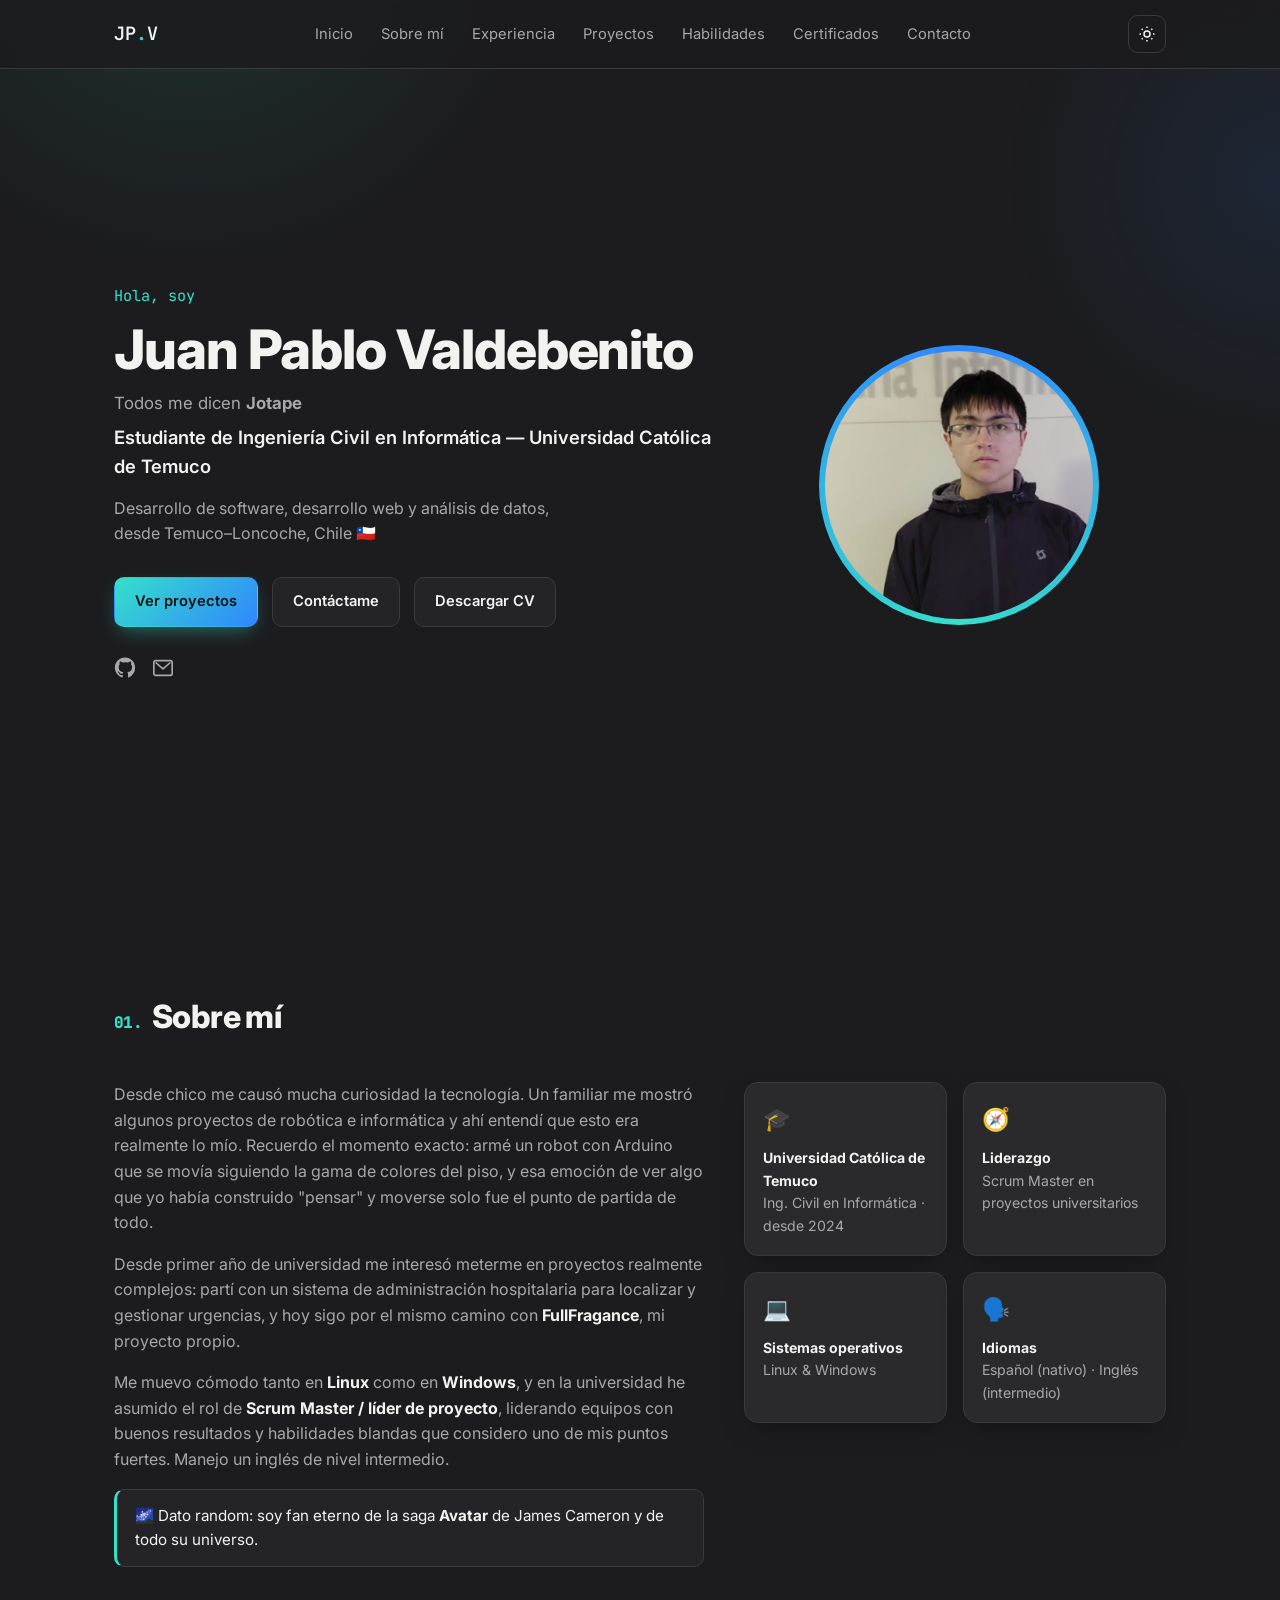
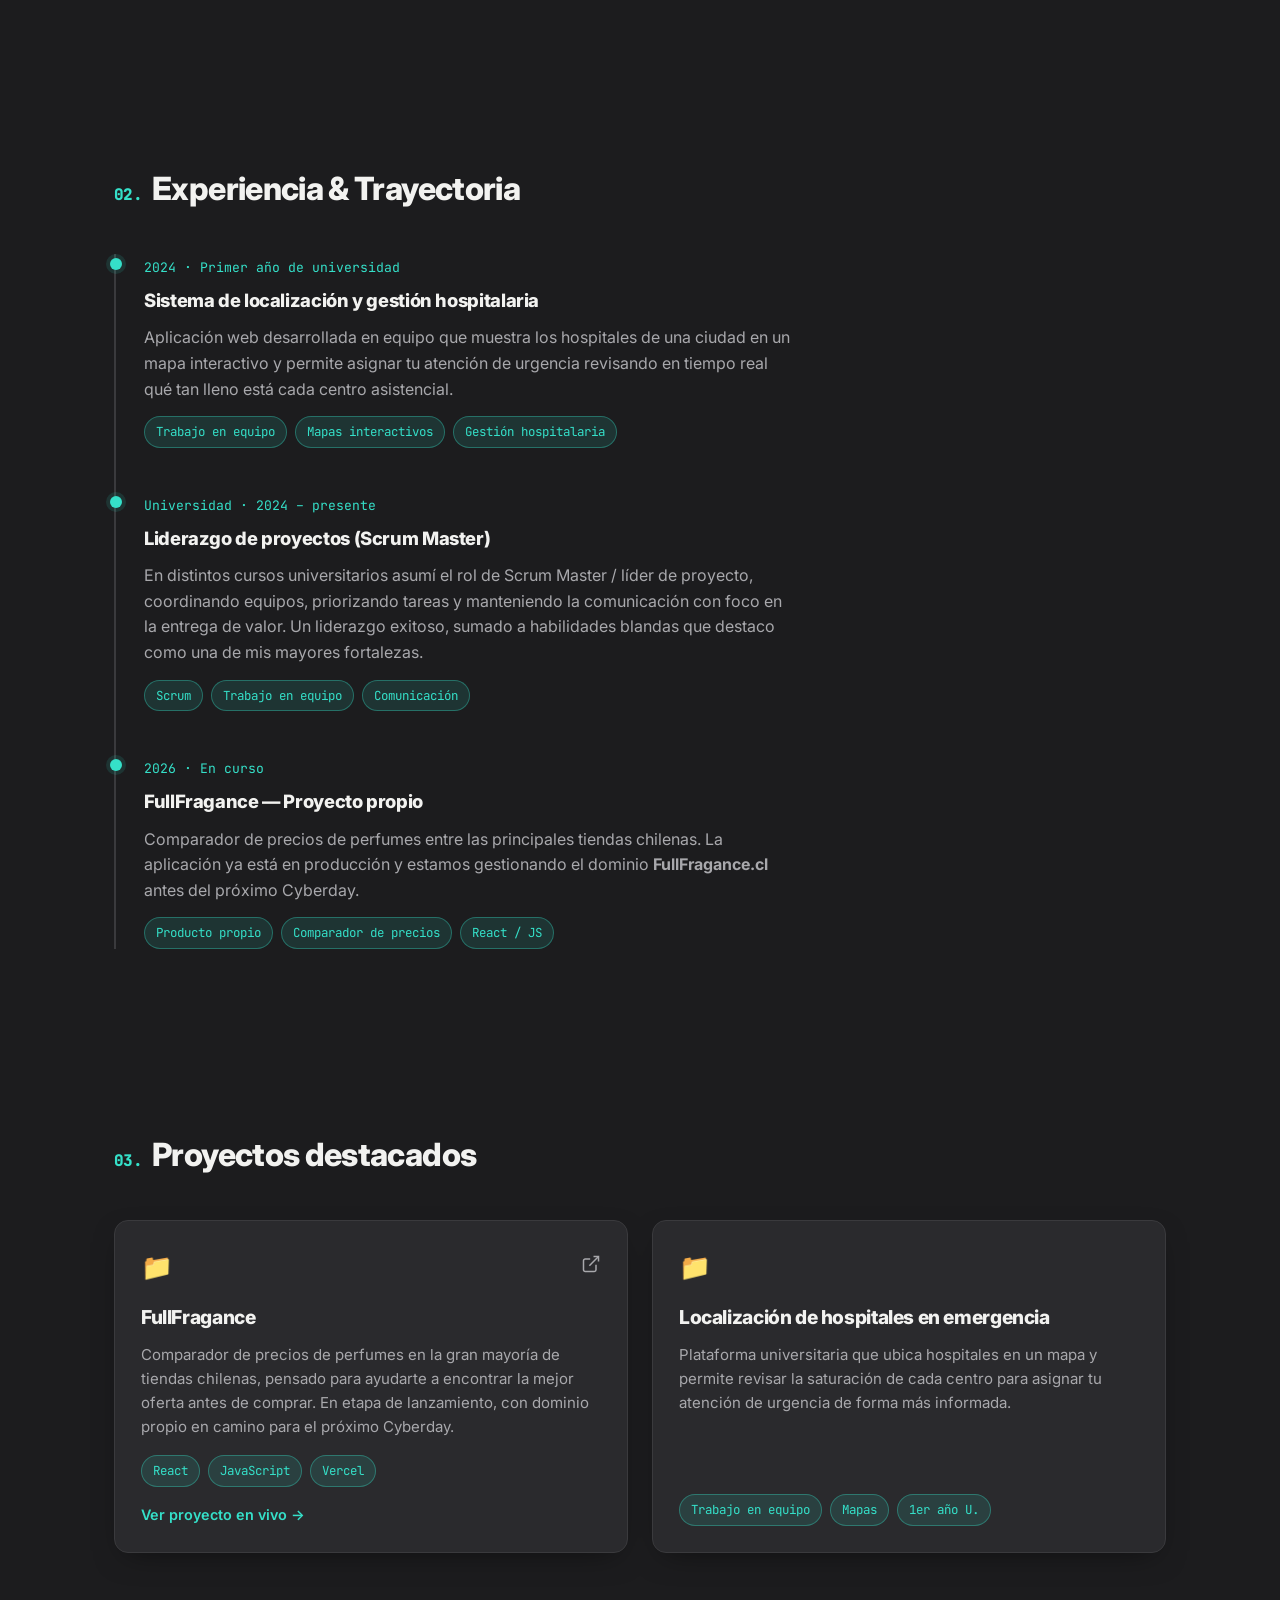
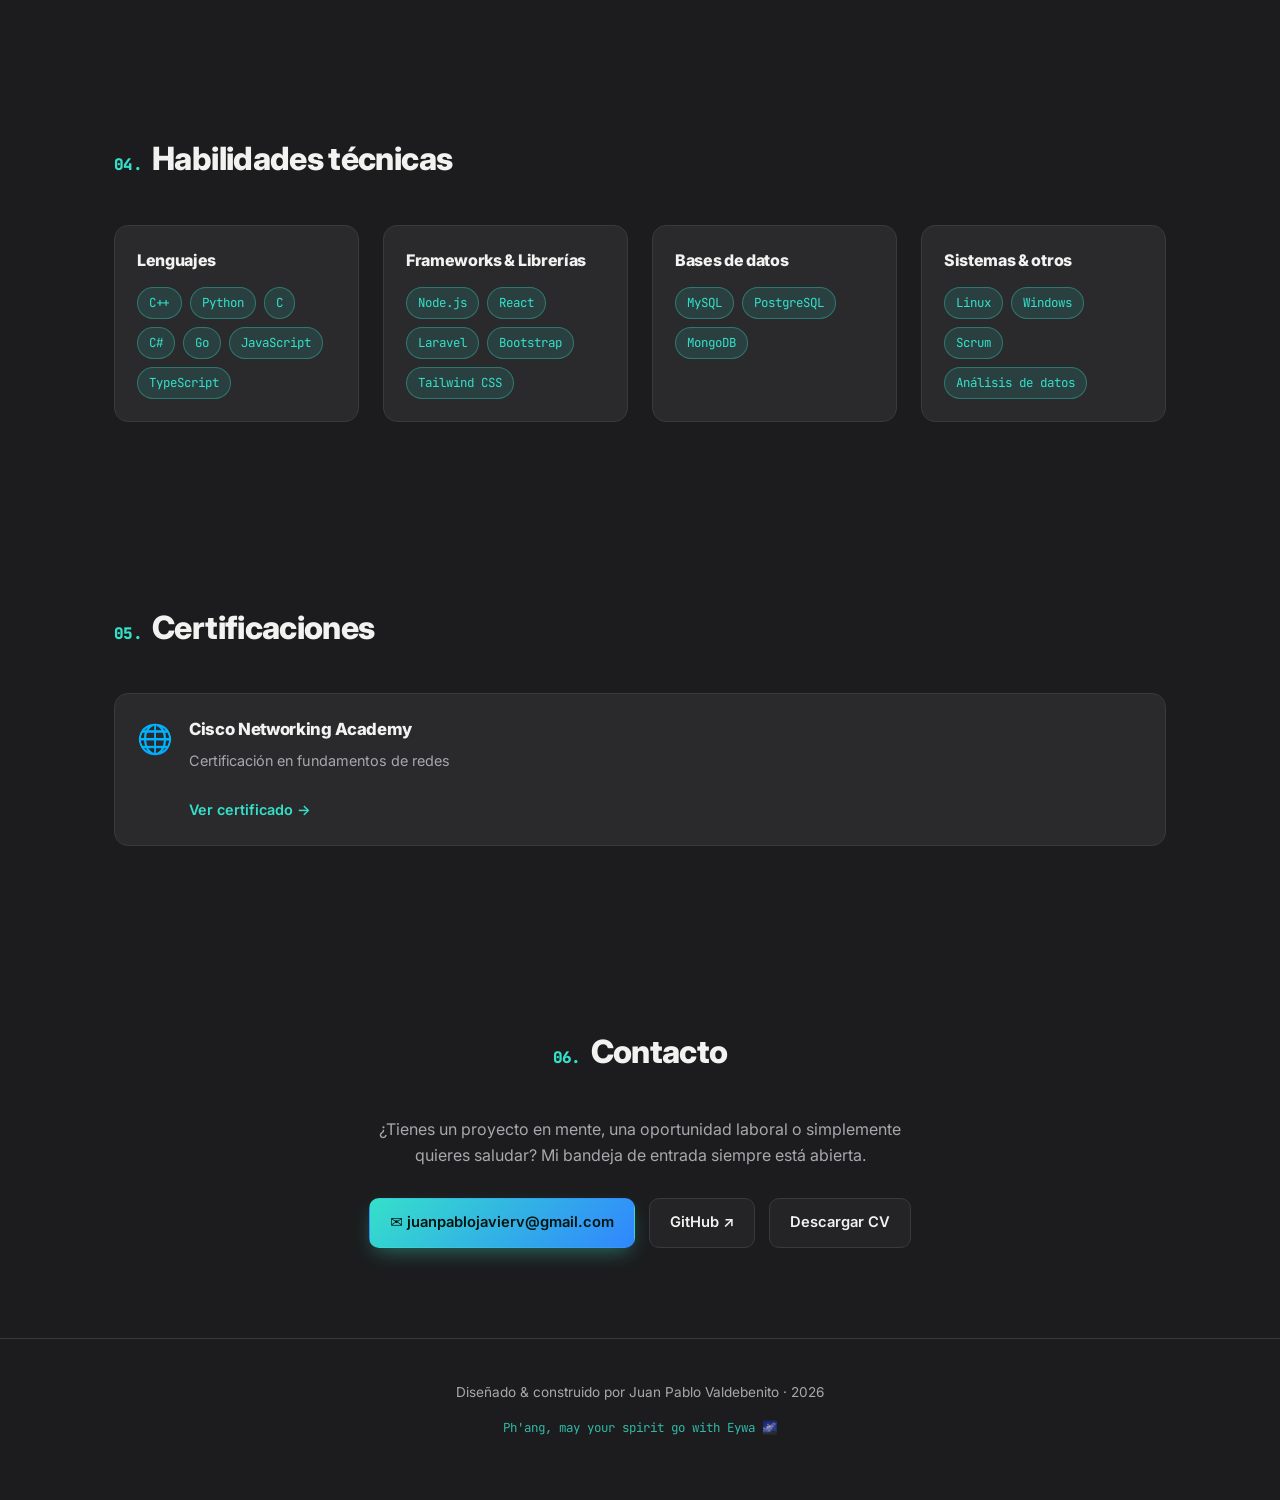
==== index.html @ d1b655ab "Initial commit: portfolio site Co-Authored-By: Claude Sonnet 5 <noreply@anthropic.com>" ====
<!DOCTYPE html>
<html lang="es">
<head>
  <meta charset="UTF-8">
  <meta name="viewport" content="width=device-width, initial-scale=1.0">
  <title>Juan Pablo Valdebenito | Desarrollador de Software</title>
  <meta name="description" content="Portafolio de Juan Pablo Valdebenito, estudiante de Ingeniería Civil en Informática. Desarrollo de software, desarrollo web y análisis de datos.">
  <link rel="icon" type="image/svg+xml" href="assets/favicon.svg">
  <link rel="preconnect" href="https://fonts.googleapis.com">
  <link rel="preconnect" href="https://fonts.gstatic.com" crossorigin>
  <link href="https://fonts.googleapis.com/css2?family=Inter:wght@400;500;600;700;800&family=JetBrains+Mono:wght@400;500;600&display=swap" rel="stylesheet">
  <link rel="stylesheet" href="css/style.css">
</head>
<body>
  <div class="bg-glow" aria-hidden="true"></div>

  <header class="nav-wrap">
    <nav class="nav container">
      <a href="#inicio" class="logo">JP<span>.</span>V</a>
      <button class="nav-toggle" id="navToggle" aria-label="Abrir menú" aria-expanded="false">
        <span></span><span></span><span></span>
      </button>
      <ul class="nav-links" id="navLinks">
        <li><a href="#inicio">Inicio</a></li>
        <li><a href="#sobre-mi">Sobre mí</a></li>
        <li><a href="#experiencia">Experiencia</a></li>
        <li><a href="#proyectos">Proyectos</a></li>
        <li><a href="#habilidades">Habilidades</a></li>
        <li><a href="#certificaciones">Certificados</a></li>
        <li><a href="#contacto">Contacto</a></li>
      </ul>
      <div class="nav-actions">
        <button id="themeToggle" class="icon-btn" aria-label="Cambiar tema">
          <svg class="icon-sun" viewBox="0 0 24 24" fill="none" stroke="currentColor" stroke-width="2"><circle cx="12" cy="12" r="4"/><path d="M12 2v2M12 20v2M4.9 4.9l1.4 1.4M17.7 17.7l1.4 1.4M2 12h2M20 12h2M4.9 19.1l1.4-1.4M17.7 6.3l1.4-1.4"/></svg>
          <svg class="icon-moon" viewBox="0 0 24 24" fill="none" stroke="currentColor" stroke-width="2"><path d="M21 12.8A9 9 0 1 1 11.2 3a7 7 0 0 0 9.8 9.8Z"/></svg>
        </button>
      </div>
    </nav>
  </header>

  <main>
    <!-- HERO -->
    <section id="inicio" class="hero container">
      <div class="hero-text reveal">
        <p class="eyebrow">Hola, soy</p>
        <h1>Juan Pablo Valdebenito</h1>
        <p class="hero-alias">Todos me dicen <strong>Jotape</strong></p>
        <p class="hero-role">Estudiante de Ingeniería Civil en Informática — Universidad Católica de Temuco</p>
        <p class="hero-desc">
          Desarrollo de software, desarrollo web y análisis de datos, desde
          Temuco–Loncoche, Chile 🇨🇱
        </p>
        <div class="hero-cta">
          <a href="#proyectos" class="btn btn-primary">Ver proyectos</a>
          <a href="#contacto" class="btn btn-ghost">Contáctame</a>
          <a href="assets/CV_Juan_Pablo_Valdebenito.pdf" class="btn btn-ghost" download>Descargar CV</a>
        </div>
        <div class="hero-socials">
          <a href="https://github.com/Juan-Valdebenito" target="_blank" rel="noopener" aria-label="GitHub">
            <svg viewBox="0 0 24 24" width="22" height="22" fill="currentColor"><path d="M12 .5C5.73.5.98 5.24.98 11.52c0 5.02 3.26 9.28 7.78 10.78.57.1.78-.25.78-.55v-2.13c-3.16.69-3.83-1.35-3.83-1.35-.52-1.32-1.27-1.67-1.27-1.67-1.03-.71.08-.7.08-.7 1.15.08 1.75 1.18 1.75 1.18 1.01 1.74 2.66 1.24 3.31.95.1-.74.4-1.24.72-1.53-2.52-.29-5.17-1.26-5.17-5.6 0-1.24.44-2.25 1.17-3.04-.12-.29-.51-1.45.11-3.02 0 0 .96-.31 3.14 1.16a10.9 10.9 0 0 1 5.72 0c2.18-1.47 3.14-1.16 3.14-1.16.62 1.57.23 2.73.11 3.02.73.79 1.17 1.8 1.17 3.04 0 4.35-2.66 5.31-5.19 5.59.41.35.77 1.04.77 2.1v3.11c0 .3.21.66.79.55A11.53 11.53 0 0 0 23.02 11.5C23.02 5.24 18.27.5 12 .5Z"/></svg>
          </a>
          <a href="mailto:juanpablojavierv@gmail.com" aria-label="Correo">
            <svg viewBox="0 0 24 24" width="22" height="22" fill="none" stroke="currentColor" stroke-width="1.8"><rect x="2" y="4" width="20" height="16" rx="2"/><path d="m4 6 8 7 8-7"/></svg>
          </a>
        </div>
      </div>
      <div class="hero-avatar reveal">
        <div class="avatar-ring">
          <img src="assets/profile.jpg" alt="Foto de Juan Pablo Valdebenito" id="profileImg">
        </div>
      </div>
    </section>

    <!-- SOBRE MI -->
    <section id="sobre-mi" class="section container">
      <h2 class="section-title reveal"><span class="num">01.</span> Sobre mí</h2>
      <div class="about-grid">
        <div class="about-text reveal">
          <p>
            Desde chico me causó mucha curiosidad la tecnología. Un familiar me mostró algunos proyectos de
            robótica e informática y ahí entendí que esto era realmente lo mío. Recuerdo el momento exacto:
            armé un robot con Arduino que se movía siguiendo la gama de colores del piso, y esa emoción de
            ver algo que yo había construido "pensar" y moverse solo fue el punto de partida de todo.
          </p>
          <p>
            Desde primer año de universidad me interesó meterme en proyectos realmente complejos: partí con un
            sistema de administración hospitalaria para localizar y gestionar urgencias, y hoy sigo por el
            mismo camino con <strong>FullFragance</strong>, mi proyecto propio.
          </p>
          <p>
            Me muevo cómodo tanto en <strong>Linux</strong> como en <strong>Windows</strong>, y en la
            universidad he asumido el rol de <strong>Scrum Master / líder de proyecto</strong>, liderando
            equipos con buenos resultados y habilidades blandas que considero uno de mis puntos fuertes.
            Manejo un inglés de nivel intermedio.
          </p>
          <p class="fun-fact">
            🌌 Dato random: soy fan eterno de la saga <strong>Avatar</strong> de James Cameron y de todo su universo.
          </p>
        </div>
        <div class="about-cards reveal">
          <div class="mini-card">
            <span class="mini-card-icon">🎓</span>
            <p><strong>Universidad Católica de Temuco</strong><br>Ing. Civil en Informática · desde 2024</p>
          </div>
          <div class="mini-card">
            <span class="mini-card-icon">🧭</span>
            <p><strong>Liderazgo</strong><br>Scrum Master en proyectos universitarios</p>
          </div>
          <div class="mini-card">
            <span class="mini-card-icon">💻</span>
            <p><strong>Sistemas operativos</strong><br>Linux &amp; Windows</p>
          </div>
          <div class="mini-card">
            <span class="mini-card-icon">🗣️</span>
            <p><strong>Idiomas</strong><br>Español (nativo) · Inglés (intermedio)</p>
          </div>
        </div>
      </div>
    </section>

    <!-- EXPERIENCIA -->
    <section id="experiencia" class="section container">
      <h2 class="section-title reveal"><span class="num">02.</span> Experiencia &amp; Trayectoria</h2>
      <div class="timeline">
        <div class="timeline-item reveal">
          <div class="timeline-dot"></div>
          <div class="timeline-content">
            <span class="timeline-date">2024 · Primer año de universidad</span>
            <h3>Sistema de localización y gestión hospitalaria</h3>
            <p>
              Aplicación web desarrollada en equipo que muestra los hospitales de una ciudad en un mapa
              interactivo y permite asignar tu atención de urgencia revisando en tiempo real qué tan lleno
              está cada centro asistencial.
            </p>
            <div class="tag-row">
              <span class="tag">Trabajo en equipo</span>
              <span class="tag">Mapas interactivos</span>
              <span class="tag">Gestión hospitalaria</span>
            </div>
          </div>
        </div>
        <div class="timeline-item reveal">
          <div class="timeline-dot"></div>
          <div class="timeline-content">
            <span class="timeline-date">Universidad · 2024 – presente</span>
            <h3>Liderazgo de proyectos (Scrum Master)</h3>
            <p>
              En distintos cursos universitarios asumí el rol de Scrum Master / líder de proyecto,
              coordinando equipos, priorizando tareas y manteniendo la comunicación con foco en la entrega
              de valor. Un liderazgo exitoso, sumado a habilidades blandas que destaco como una de mis
              mayores fortalezas.
            </p>
            <div class="tag-row">
              <span class="tag">Scrum</span>
              <span class="tag">Trabajo en equipo</span>
              <span class="tag">Comunicación</span>
            </div>
          </div>
        </div>
        <div class="timeline-item reveal">
          <div class="timeline-dot"></div>
          <div class="timeline-content">
            <span class="timeline-date">2026 · En curso</span>
            <h3>FullFragance — Proyecto propio</h3>
            <p>
              Comparador de precios de perfumes entre las principales tiendas chilenas. La aplicación ya
              está en producción y estamos gestionando el dominio <strong>FullFragance.cl</strong> antes del
              próximo Cyberday.
            </p>
            <div class="tag-row">
              <span class="tag">Producto propio</span>
              <span class="tag">Comparador de precios</span>
              <span class="tag">React / JS</span>
            </div>
          </div>
        </div>
      </div>
    </section>

    <!-- PROYECTOS -->
    <section id="proyectos" class="section container">
      <h2 class="section-title reveal"><span class="num">03.</span> Proyectos destacados</h2>
      <div class="projects-grid">
        <article class="project-card reveal">
          <div class="project-top">
            <span class="project-folder">📁</span>
            <div class="project-links">
              <a href="https://frontend-sepia-two-80.vercel.app/" target="_blank" rel="noopener" aria-label="Ver FullFragance en vivo">
                <svg viewBox="0 0 24 24" width="20" height="20" fill="none" stroke="currentColor" stroke-width="1.8"><path d="M18 13v6a2 2 0 0 1-2 2H5a2 2 0 0 1-2-2V8a2 2 0 0 1 2-2h6"/><path d="M15 3h6v6"/><path d="M10 14 21 3"/></svg>
              </a>
            </div>
          </div>
          <h3>FullFragance</h3>
          <p>
            Comparador de precios de perfumes en la gran mayoría de tiendas chilenas, pensado para ayudarte
            a encontrar la mejor oferta antes de comprar. En etapa de lanzamiento, con dominio propio
            en camino para el próximo Cyberday.
          </p>
          <div class="tag-row">
            <span class="tag">React</span>
            <span class="tag">JavaScript</span>
            <span class="tag">Vercel</span>
          </div>
          <a class="project-cta" href="https://frontend-sepia-two-80.vercel.app/" target="_blank" rel="noopener">Ver proyecto en vivo →</a>
        </article>

        <article class="project-card reveal">
          <div class="project-top">
            <span class="project-folder">📁</span>
          </div>
          <h3>Localización de hospitales en emergencia</h3>
          <p>
            Plataforma universitaria que ubica hospitales en un mapa y permite revisar la saturación de cada
            centro para asignar tu atención de urgencia de forma más informada.
          </p>
          <div class="tag-row">
            <span class="tag">Trabajo en equipo</span>
            <span class="tag">Mapas</span>
            <span class="tag">1er año U.</span>
          </div>
        </article>
      </div>
    </section>

    <!-- HABILIDADES -->
    <section id="habilidades" class="section container">
      <h2 class="section-title reveal"><span class="num">04.</span> Habilidades técnicas</h2>
      <div class="skills-grid">
        <div class="skill-group reveal">
          <h3>Lenguajes</h3>
          <div class="tag-row">
            <span class="tag">C++</span><span class="tag">Python</span><span class="tag">C</span>
            <span class="tag">C#</span><span class="tag">Go</span><span class="tag">JavaScript</span>
            <span class="tag">TypeScript</span>
          </div>
        </div>
        <div class="skill-group reveal">
          <h3>Frameworks &amp; Librerías</h3>
          <div class="tag-row">
            <span class="tag">Node.js</span><span class="tag">React</span><span class="tag">Laravel</span>
            <span class="tag">Bootstrap</span><span class="tag">Tailwind CSS</span>
          </div>
        </div>
        <div class="skill-group reveal">
          <h3>Bases de datos</h3>
          <div class="tag-row">
            <span class="tag">MySQL</span><span class="tag">PostgreSQL</span><span class="tag">MongoDB</span>
          </div>
        </div>
        <div class="skill-group reveal">
          <h3>Sistemas &amp; otros</h3>
          <div class="tag-row">
            <span class="tag">Linux</span><span class="tag">Windows</span><span class="tag">Scrum</span>
            <span class="tag">Análisis de datos</span>
          </div>
        </div>
      </div>
    </section>

    <!-- CERTIFICACIONES -->
    <section id="certificaciones" class="section container">
      <h2 class="section-title reveal"><span class="num">05.</span> Certificaciones</h2>
      <div class="cert-grid">
        <a class="cert-card reveal" href="https://www.netacad.com/certificates/?issuanceId=386a37bc-72be-4f10-8a12-0d78bb83bd5d" target="_blank" rel="noopener">
          <div class="cert-icon">🌐</div>
          <div>
            <h3>Cisco Networking Academy</h3>
            <p>Certificación en fundamentos de redes</p>
            <span class="project-cta">Ver certificado →</span>
          </div>
        </a>
      </div>
    </section>

    <!-- CONTACTO -->
    <section id="contacto" class="section container contact-section">
      <h2 class="section-title reveal"><span class="num">06.</span> Contacto</h2>
      <div class="contact-box reveal">
        <p>
          ¿Tienes un proyecto en mente, una oportunidad laboral o simplemente quieres saludar?
          Mi bandeja de entrada siempre está abierta.
        </p>
        <div class="contact-links">
          <a class="btn btn-primary" href="mailto:juanpablojavierv@gmail.com">✉️ juanpablojavierv@gmail.com</a>
          <a class="btn btn-ghost" href="https://github.com/Juan-Valdebenito" target="_blank" rel="noopener">GitHub ↗</a>
          <a class="btn btn-ghost" href="assets/CV_Juan_Pablo_Valdebenito.pdf" download>Descargar CV</a>
        </div>
      </div>
    </section>
  </main>

  <footer class="site-footer">
    <p>Diseñado &amp; construido por Juan Pablo Valdebenito · <span id="year"></span></p>
    <p class="footer-easter-egg">Ph'ang, may your spirit go with Eywa 🌌</p>
  </footer>

  <script src="js/main.js"></script>
</body>
</html>
---- css/style.css ----
:root {
  --bg: #1c1c1e;
  --bg-elevated: #242426;
  --bg-card: #2a2a2d;
  --border: #3a3a3d;
  --text: #f2f2f0;
  --text-muted: #a8a8ac;
  --accent: #35e0c9;
  --accent-2: #3086ff;
  --accent-soft: rgba(53, 224, 201, 0.12);
  --shadow: 0 10px 30px -12px rgba(0, 0, 0, 0.5);
  --radius: 14px;
  --max-width: 1100px;
  color-scheme: dark;
}

[data-theme="light"] {
  --bg: #f6f8fc;
  --bg-elevated: #ffffff;
  --bg-card: #ffffff;
  --border: #e1e7f2;
  --text: #10192e;
  --text-muted: #4c5a76;
  --accent: #0d9c8a;
  --accent-2: #2563eb;
  --accent-soft: rgba(13, 156, 138, 0.1);
  --shadow: 0 10px 30px -14px rgba(20, 30, 60, 0.18);
  color-scheme: light;
}

* { box-sizing: border-box; }
html { scroll-behavior: smooth; }

body {
  margin: 0;
  background: var(--bg);
  color: var(--text);
  font-family: 'Inter', system-ui, -apple-system, Segoe UI, sans-serif;
  line-height: 1.6;
  transition: background 0.3s ease, color 0.3s ease;
  overflow-x: hidden;
}

.container {
  max-width: var(--max-width);
  margin: 0 auto;
  padding: 0 24px;
}

.bg-glow {
  position: fixed;
  inset: 0;
  z-index: -1;
  background:
    radial-gradient(600px circle at 15% -10%, var(--accent-soft), transparent 60%),
    radial-gradient(500px circle at 100% 20%, rgba(48, 134, 255, 0.10), transparent 55%);
  pointer-events: none;
}

a { color: inherit; text-decoration: none; }

h1, h2, h3 { font-weight: 800; letter-spacing: -0.02em; margin: 0; }

::selection { background: var(--accent); color: #06110f; }

/* ---------- NAV ---------- */
.nav-wrap {
  position: sticky;
  top: 0;
  z-index: 100;
  backdrop-filter: blur(12px);
  background: color-mix(in srgb, var(--bg) 78%, transparent);
  border-bottom: 1px solid var(--border);
}

.nav {
  display: flex;
  align-items: center;
  justify-content: space-between;
  height: 68px;
}

.logo {
  font-family: 'JetBrains Mono', monospace;
  font-weight: 600;
  font-size: 1.15rem;
}
.logo span { color: var(--accent); }

.nav-links {
  display: flex;
  gap: 28px;
  list-style: none;
  margin: 0;
  padding: 0;
}

.nav-links a {
  font-size: 0.92rem;
  color: var(--text-muted);
  transition: color 0.2s ease;
  position: relative;
}
.nav-links a:hover { color: var(--text); }

.nav-actions { display: flex; align-items: center; gap: 8px; }

.icon-btn {
  background: none;
  border: 1px solid var(--border);
  border-radius: 10px;
  width: 38px;
  height: 38px;
  display: grid;
  place-items: center;
  cursor: pointer;
  color: var(--text);
}
.icon-btn svg { width: 18px; height: 18px; }
.icon-moon { display: none; }
[data-theme="light"] .icon-sun { display: none; }
[data-theme="light"] .icon-moon { display: block; }

.nav-toggle {
  display: none;
  flex-direction: column;
  gap: 5px;
  background: none;
  border: none;
  cursor: pointer;
  padding: 6px;
}
.nav-toggle span {
  width: 22px;
  height: 2px;
  background: var(--text);
  border-radius: 2px;
}

/* ---------- HERO ---------- */
.hero {
  display: grid;
  grid-template-columns: 1.3fr 0.9fr;
  align-items: center;
  gap: 40px;
  min-height: calc(100vh - 68px);
  padding-top: 40px;
  padding-bottom: 40px;
}

.hero-text, .hero-avatar { min-width: 0; }

.eyebrow {
  color: var(--accent);
  font-family: 'JetBrains Mono', monospace;
  font-size: 0.95rem;
  margin: 0 0 12px;
}

.hero-text h1 {
  font-size: clamp(2.2rem, 5vw, 3.4rem);
  line-height: 1.1;
  margin-bottom: 10px;
}

.hero-alias {
  color: var(--text-muted);
  font-size: 1.05rem;
  margin: 0 0 6px;
}

.hero-role {
  font-size: 1.15rem;
  font-weight: 600;
  margin: 0 0 14px;
}

.hero-desc {
  color: var(--text-muted);
  max-width: min(46ch, 100%);
  margin: 0 0 30px;
}

.hero-cta { display: flex; flex-wrap: wrap; gap: 14px; margin-bottom: 30px; }

.btn {
  display: inline-flex;
  align-items: center;
  gap: 8px;
  padding: 12px 20px;
  border-radius: 10px;
  font-weight: 600;
  font-size: 0.92rem;
  border: 1px solid transparent;
  transition: transform 0.15s ease, box-shadow 0.15s ease, background 0.2s ease;
  cursor: pointer;
}
.btn:hover { transform: translateY(-2px); }

.btn-primary {
  background: linear-gradient(135deg, var(--accent), var(--accent-2));
  color: #04150f;
  box-shadow: 0 8px 20px -6px rgba(53, 224, 201, 0.45);
}

.btn-ghost {
  background: var(--bg-elevated);
  border-color: var(--border);
  color: var(--text);
}
.btn-ghost:hover { border-color: var(--accent); }

.hero-socials { display: flex; gap: 16px; }
.hero-socials a {
  color: var(--text-muted);
  transition: color 0.2s ease, transform 0.2s ease;
}
.hero-socials a:hover { color: var(--accent); transform: translateY(-2px); }

.hero-avatar { display: flex; justify-content: center; }

.avatar-ring {
  width: min(280px, 60vw);
  aspect-ratio: 1;
  border-radius: 50%;
  padding: 6px;
  background: conic-gradient(from 180deg, var(--accent), var(--accent-2), var(--accent));
  animation: spin 8s linear infinite;
}
.avatar-ring img {
  width: 100%;
  height: 100%;
  border-radius: 50%;
  object-fit: cover;
  display: block;
  background: var(--bg-card);
  animation: spin-reverse 8s linear infinite;
}
@keyframes spin { to { transform: rotate(360deg); } }
@keyframes spin-reverse { to { transform: rotate(-360deg); } }

/* ---------- SECTIONS ---------- */
.section { padding: 90px 24px; }

.section-title {
  font-size: clamp(1.5rem, 3vw, 2rem);
  margin-bottom: 40px;
  display: flex;
  align-items: baseline;
  gap: 10px;
}
.section-title .num {
  color: var(--accent);
  font-family: 'JetBrains Mono', monospace;
  font-size: 1rem;
}

/* ---------- ABOUT ---------- */
.about-grid {
  display: grid;
  grid-template-columns: 1.4fr 1fr;
  gap: 40px;
}
.about-text, .about-cards { min-width: 0; }
.about-text p { color: var(--text-muted); margin: 0 0 16px; }
.about-text strong { color: var(--text); }

.fun-fact {
  margin-top: 24px;
  padding: 14px 18px;
  background: var(--bg-elevated);
  border: 1px solid var(--border);
  border-left: 3px solid var(--accent);
  border-radius: 10px;
  color: var(--text) !important;
  font-size: 0.95rem;
}

.about-cards {
  display: grid;
  grid-template-columns: 1fr 1fr;
  gap: 16px;
  align-content: start;
}
.mini-card {
  background: var(--bg-card);
  border: 1px solid var(--border);
  border-radius: var(--radius);
  padding: 18px;
  box-shadow: var(--shadow);
}
.mini-card-icon { font-size: 1.4rem; }
.mini-card p { margin: 10px 0 0; font-size: 0.88rem; color: var(--text-muted); }
.mini-card strong { color: var(--text); }

/* ---------- TIMELINE ---------- */
.timeline {
  position: relative;
  padding-left: 28px;
  border-left: 2px solid var(--border);
}
.timeline-item { position: relative; padding-bottom: 44px; }
.timeline-item:last-child { padding-bottom: 0; }
.timeline-dot {
  position: absolute;
  left: -34px;
  top: 4px;
  width: 12px;
  height: 12px;
  border-radius: 50%;
  background: var(--accent);
  box-shadow: 0 0 0 4px var(--accent-soft);
}
.timeline-date {
  font-family: 'JetBrains Mono', monospace;
  font-size: 0.82rem;
  color: var(--accent);
}
.timeline-content h3 { margin: 6px 0 10px; font-size: 1.15rem; }
.timeline-content p { color: var(--text-muted); margin: 0 0 14px; max-width: 65ch; }

.tag-row { display: flex; flex-wrap: wrap; gap: 8px; }
.tag {
  font-family: 'JetBrains Mono', monospace;
  font-size: 0.78rem;
  padding: 5px 11px;
  border-radius: 999px;
  background: var(--accent-soft);
  color: var(--accent);
  border: 1px solid color-mix(in srgb, var(--accent) 35%, transparent);
}

/* ---------- PROJECTS ---------- */
.projects-grid {
  display: grid;
  grid-template-columns: repeat(auto-fit, minmax(280px, 1fr));
  gap: 24px;
}
.project-card {
  background: var(--bg-card);
  border: 1px solid var(--border);
  border-radius: var(--radius);
  padding: 26px;
  box-shadow: var(--shadow);
  display: flex;
  flex-direction: column;
  transition: transform 0.2s ease, border-color 0.2s ease;
}
.project-card:hover { transform: translateY(-4px); border-color: var(--accent); }
.project-top {
  display: flex;
  justify-content: space-between;
  align-items: center;
  margin-bottom: 14px;
}
.project-folder { font-size: 1.6rem; }
.project-links a { color: var(--text-muted); }
.project-links a:hover { color: var(--accent); }
.project-card h3 { font-size: 1.2rem; margin-bottom: 10px; }
.project-card p { color: var(--text-muted); flex-grow: 1; margin: 0 0 16px; font-size: 0.94rem; }
.project-cta {
  margin-top: 16px;
  display: inline-block;
  color: var(--accent);
  font-weight: 600;
  font-size: 0.9rem;
}

/* ---------- SKILLS ---------- */
.skills-grid {
  display: grid;
  grid-template-columns: repeat(auto-fit, minmax(240px, 1fr));
  gap: 24px;
}
.skill-group {
  background: var(--bg-card);
  border: 1px solid var(--border);
  border-radius: var(--radius);
  padding: 22px;
}
.skill-group h3 { font-size: 1rem; margin-bottom: 14px; color: var(--text); }

/* ---------- CERTS ---------- */
.cert-grid { display: grid; grid-template-columns: repeat(auto-fit, minmax(280px, 1fr)); gap: 20px; }
.cert-card {
  display: flex;
  gap: 16px;
  align-items: flex-start;
  background: var(--bg-card);
  border: 1px solid var(--border);
  border-radius: var(--radius);
  padding: 22px;
  transition: transform 0.2s ease, border-color 0.2s ease;
}
.cert-card:hover { transform: translateY(-4px); border-color: var(--accent); }
.cert-icon { font-size: 1.8rem; }
.cert-card h3 { font-size: 1.05rem; margin-bottom: 6px; }
.cert-card p { color: var(--text-muted); margin: 0 0 10px; font-size: 0.9rem; }

/* ---------- CONTACT ---------- */
.contact-section { text-align: center; }
.contact-section .section-title { justify-content: center; }
.contact-box {
  max-width: 560px;
  margin: 0 auto;
}
.contact-box p { color: var(--text-muted); margin-bottom: 30px; }
.contact-links { display: flex; flex-wrap: wrap; justify-content: center; gap: 14px; }

/* ---------- FOOTER ---------- */
.site-footer {
  text-align: center;
  padding: 30px 24px 50px;
  color: var(--text-muted);
  font-size: 0.85rem;
  border-top: 1px solid var(--border);
}
.footer-easter-egg {
  margin-top: 6px;
  font-family: 'JetBrains Mono', monospace;
  font-size: 0.78rem;
  color: var(--accent);
  opacity: 0.8;
}

/* ---------- REVEAL ANIMATION ---------- */
.reveal {
  opacity: 0;
  transform: translateY(24px);
  transition: opacity 0.6s ease, transform 0.6s ease;
}
.reveal.is-visible {
  opacity: 1;
  transform: translateY(0);
}

/* ---------- RESPONSIVE ---------- */
@media (max-width: 860px) {
  .hero { grid-template-columns: 1fr; text-align: center; padding-top: 20px; }
  .hero-cta, .hero-socials { justify-content: center; }
  .hero-avatar { order: -1; }
  .about-grid { grid-template-columns: 1fr; }
  .about-cards { grid-template-columns: 1fr 1fr; }
}

@media (max-width: 700px) {
  .nav-links {
    position: fixed;
    top: 68px;
    left: 0;
    right: 0;
    background: var(--bg-elevated);
    border-bottom: 1px solid var(--border);
    flex-direction: column;
    padding: 20px 24px;
    gap: 18px;
    transform: translateY(-120%);
    transition: transform 0.25s ease;
  }
  .nav-links.open { transform: translateY(0); }
  .nav-toggle { display: flex; }
  .section { padding: 60px 20px; }
}
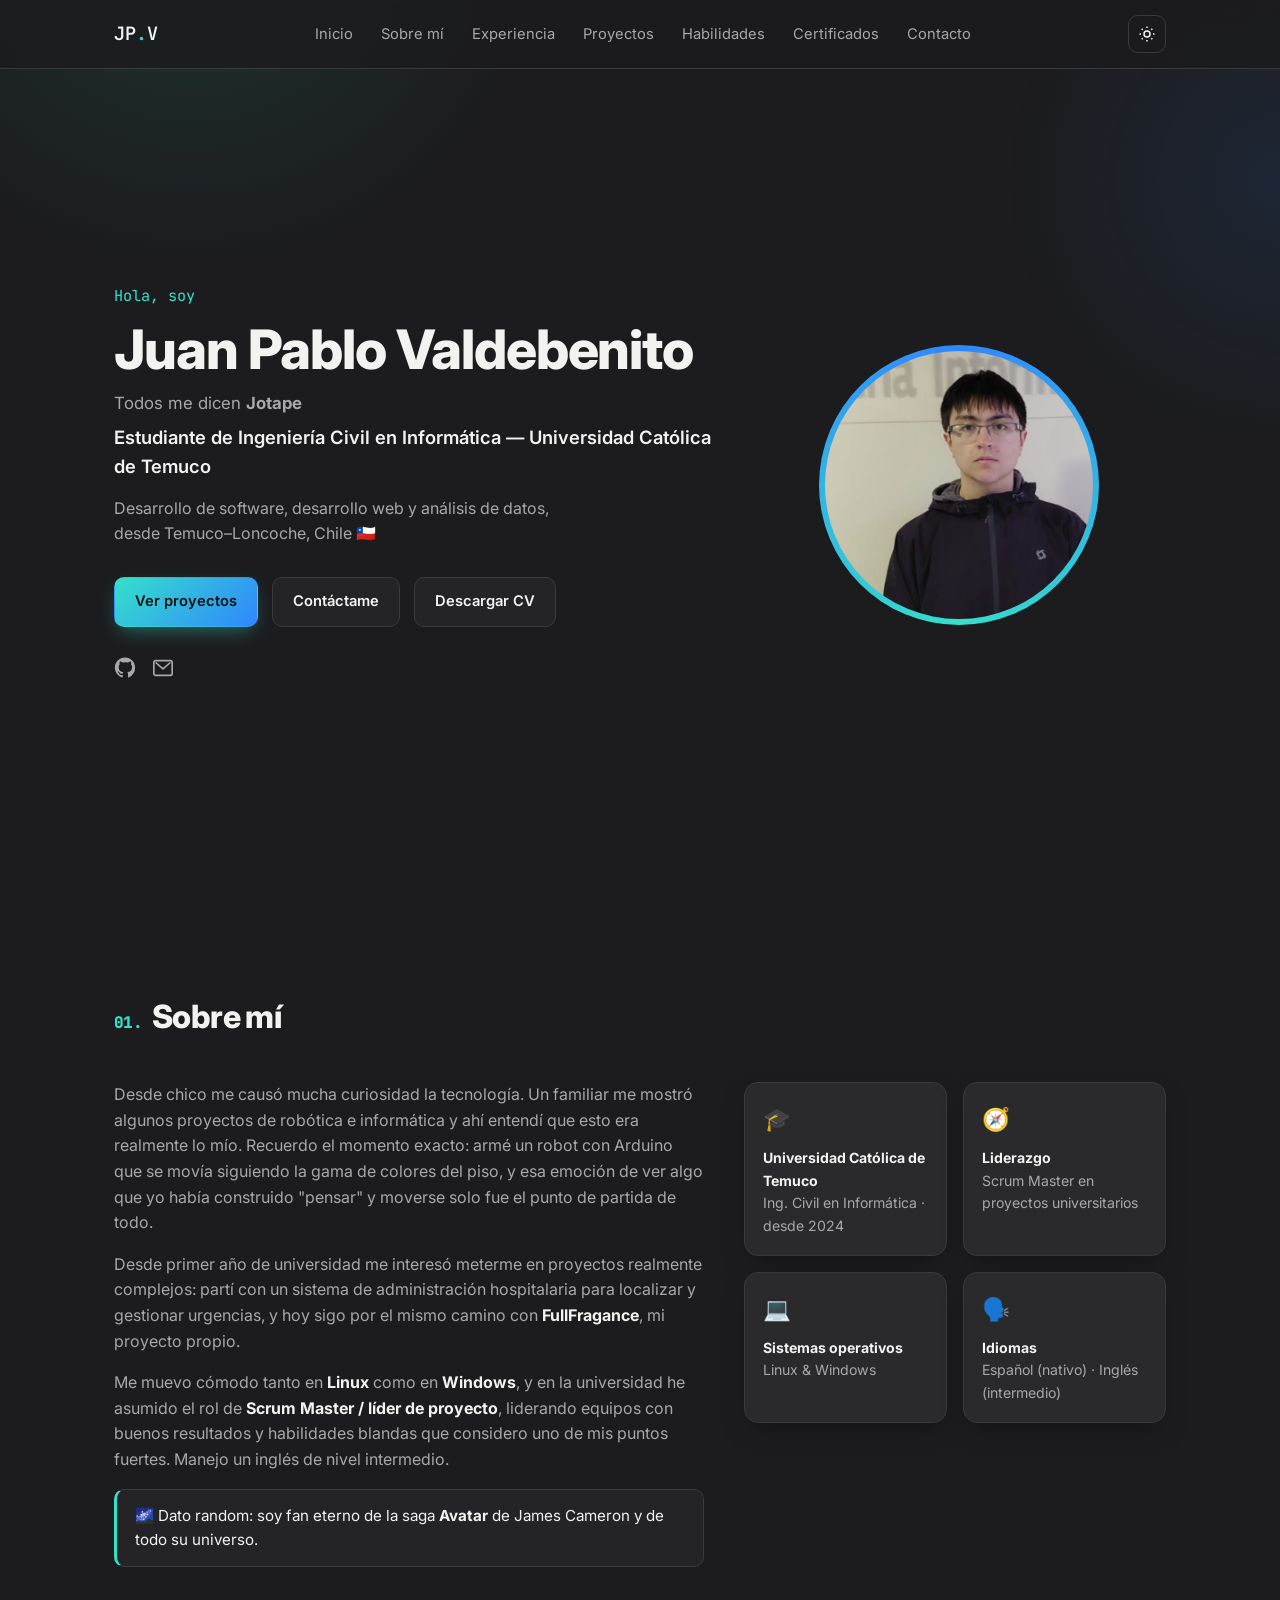
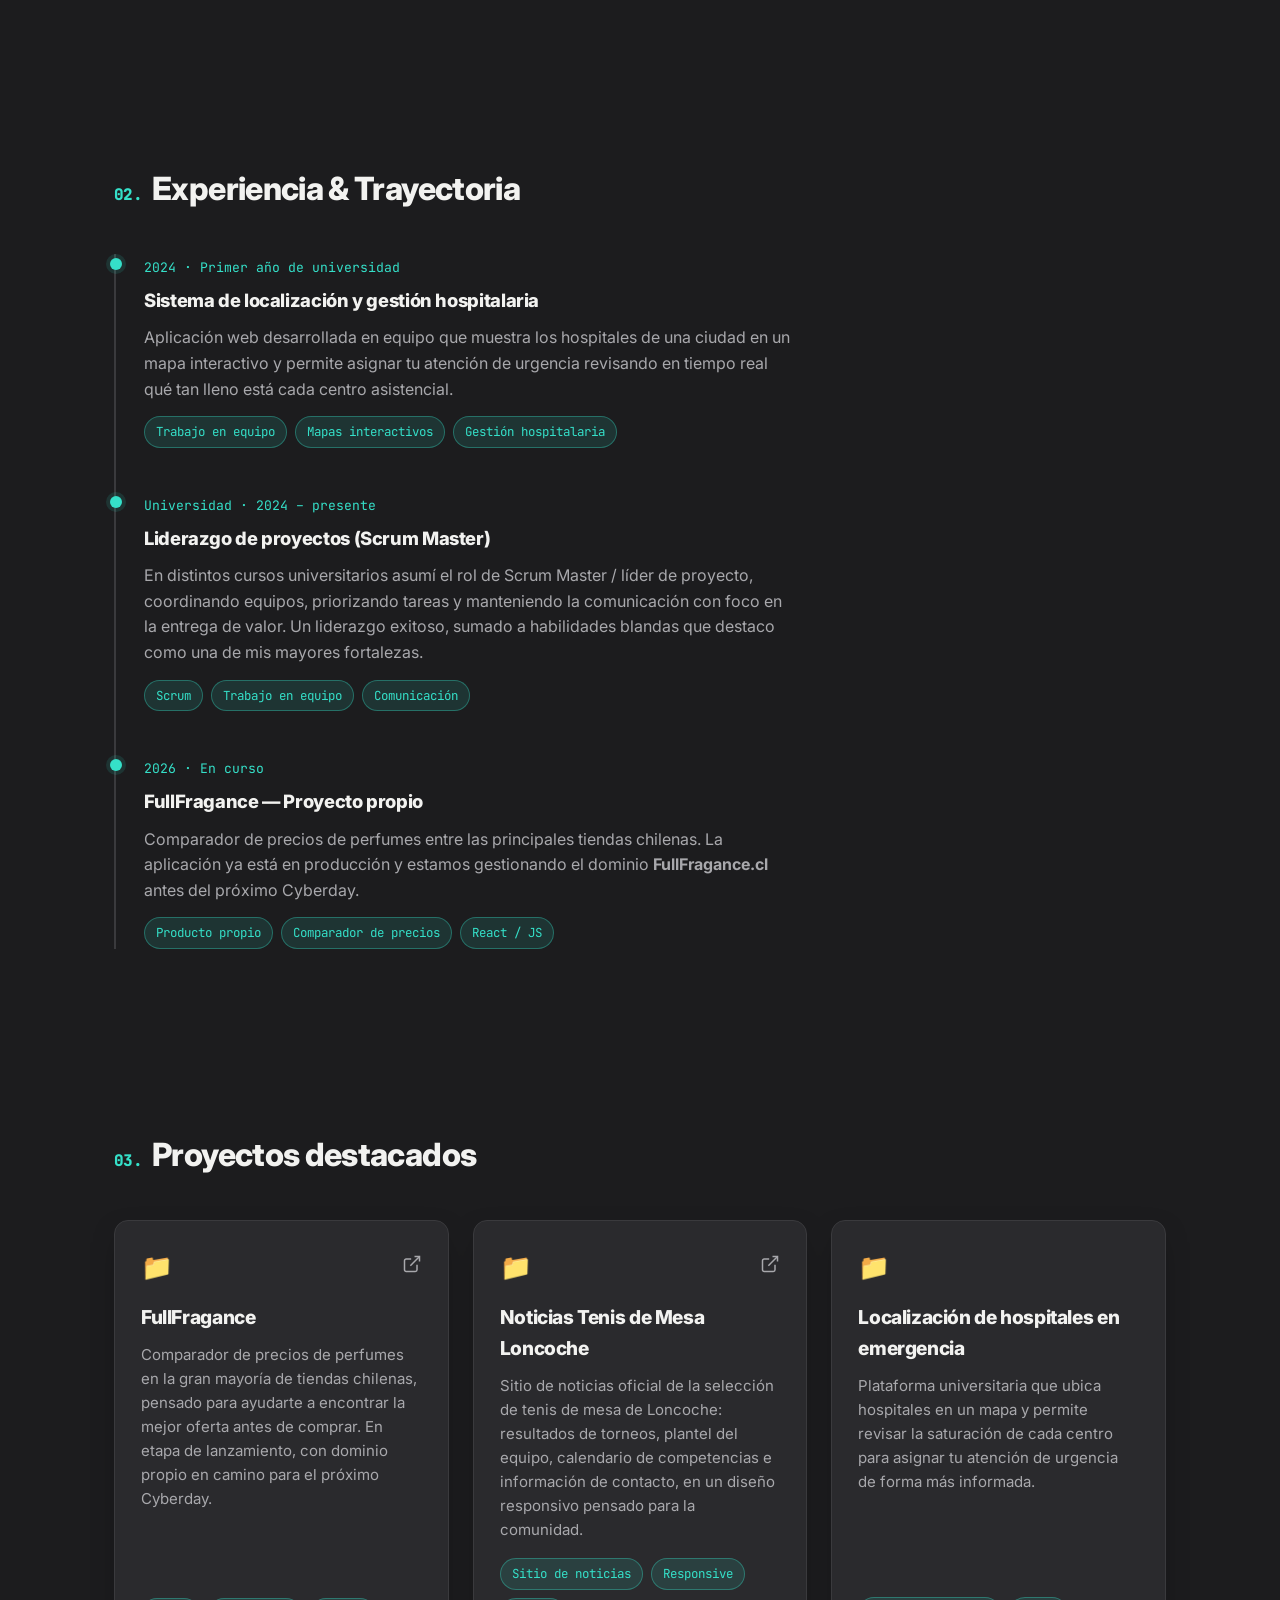
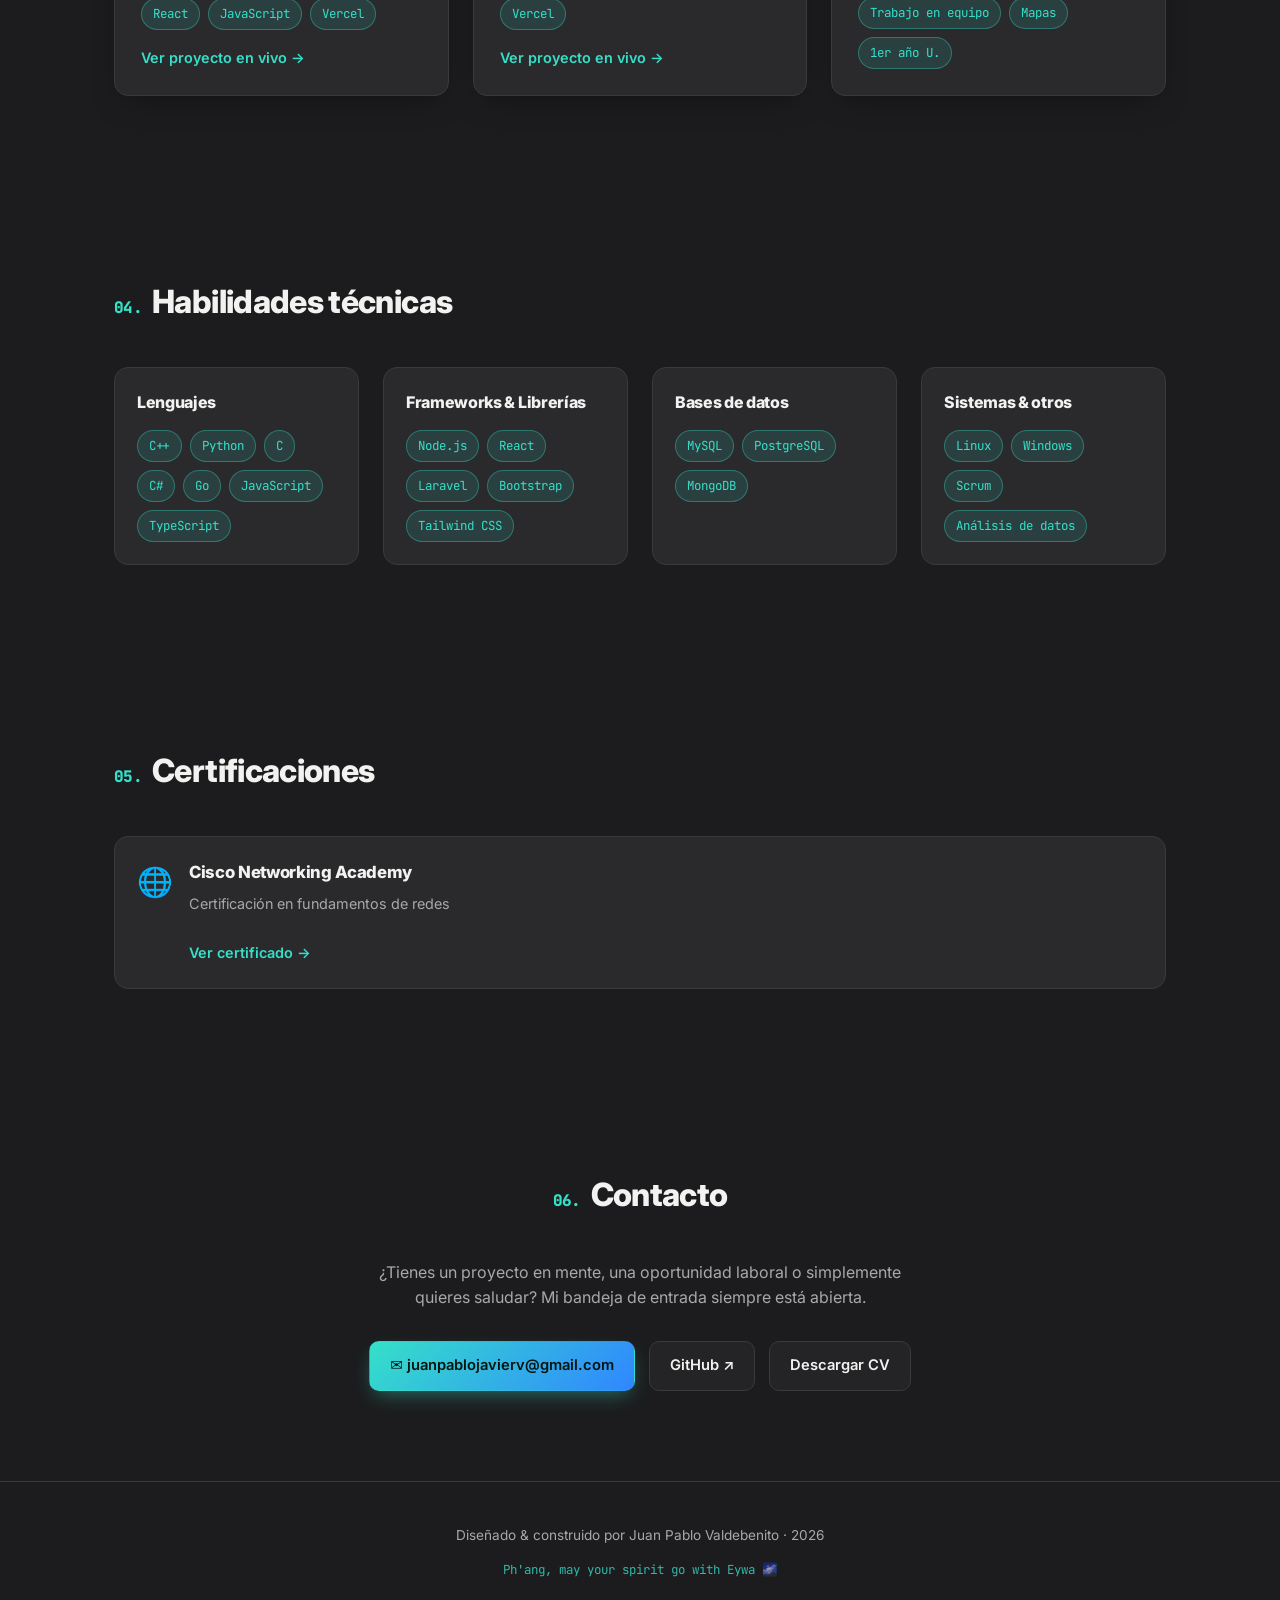
==== commit 506862c4: "nuevo proetycto" ====
--- a/index.html
+++ b/index.html
@@ -207,6 +207,29 @@
         <article class="project-card reveal">
           <div class="project-top">
             <span class="project-folder">📁</span>
+            <div class="project-links">
+              <a href="https://noticiastenisdemesaloncoche.vercel.app/" target="_blank" rel="noopener" aria-label="Ver Noticias Tenis de Mesa Loncoche en vivo">
+                <svg viewBox="0 0 24 24" width="20" height="20" fill="none" stroke="currentColor" stroke-width="1.8"><path d="M18 13v6a2 2 0 0 1-2 2H5a2 2 0 0 1-2-2V8a2 2 0 0 1 2-2h6"/><path d="M15 3h6v6"/><path d="M10 14 21 3"/></svg>
+              </a>
+            </div>
+          </div>
+          <h3>Noticias Tenis de Mesa Loncoche</h3>
+          <p>
+            Sitio de noticias oficial de la selección de tenis de mesa de Loncoche: resultados de torneos,
+            plantel del equipo, calendario de competencias e información de contacto, en un diseño
+            responsivo pensado para la comunidad.
+          </p>
+          <div class="tag-row">
+            <span class="tag">Sitio de noticias</span>
+            <span class="tag">Responsive</span>
+            <span class="tag">Vercel</span>
+          </div>
+          <a class="project-cta" href="https://noticiastenisdemesaloncoche.vercel.app/" target="_blank" rel="noopener">Ver proyecto en vivo →</a>
+        </article>
+
+        <article class="project-card reveal">
+          <div class="project-top">
+            <span class="project-folder">📁</span>
           </div>
           <h3>Localización de hospitales en emergencia</h3>
           <p>
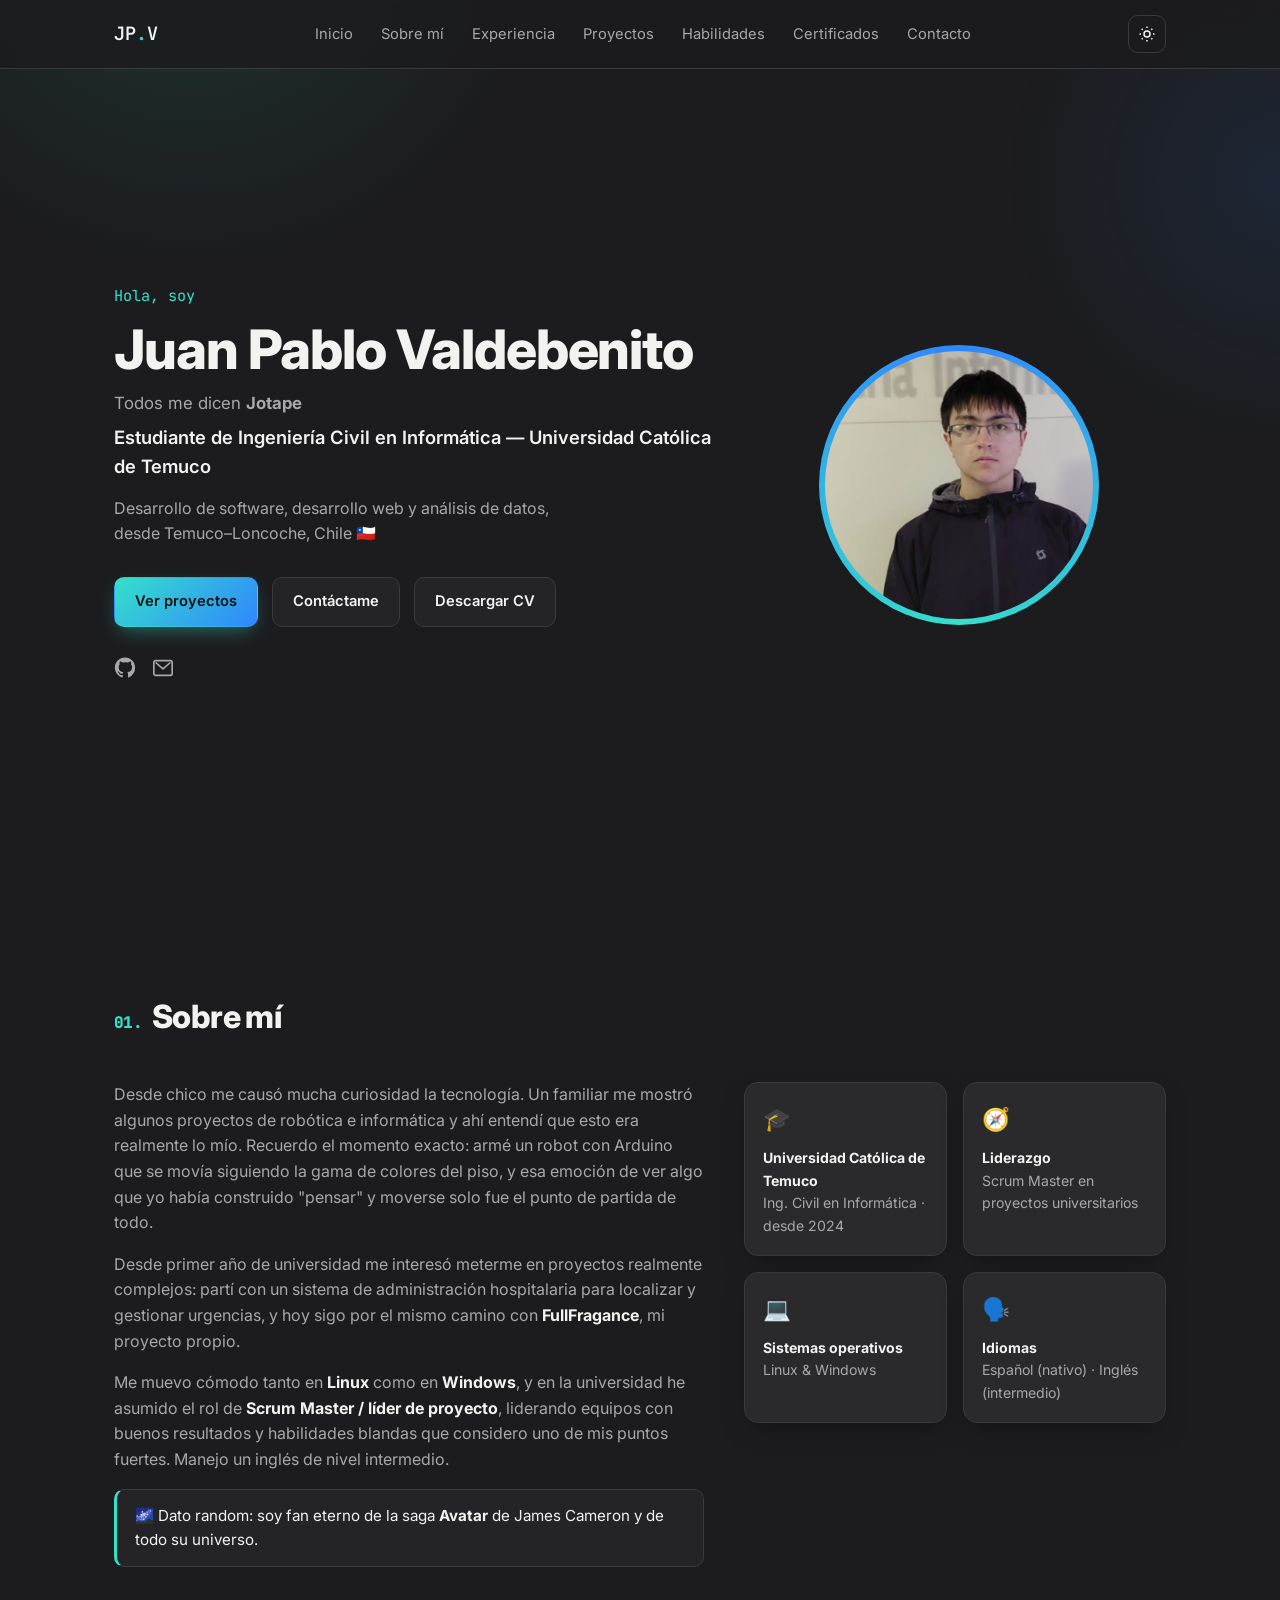
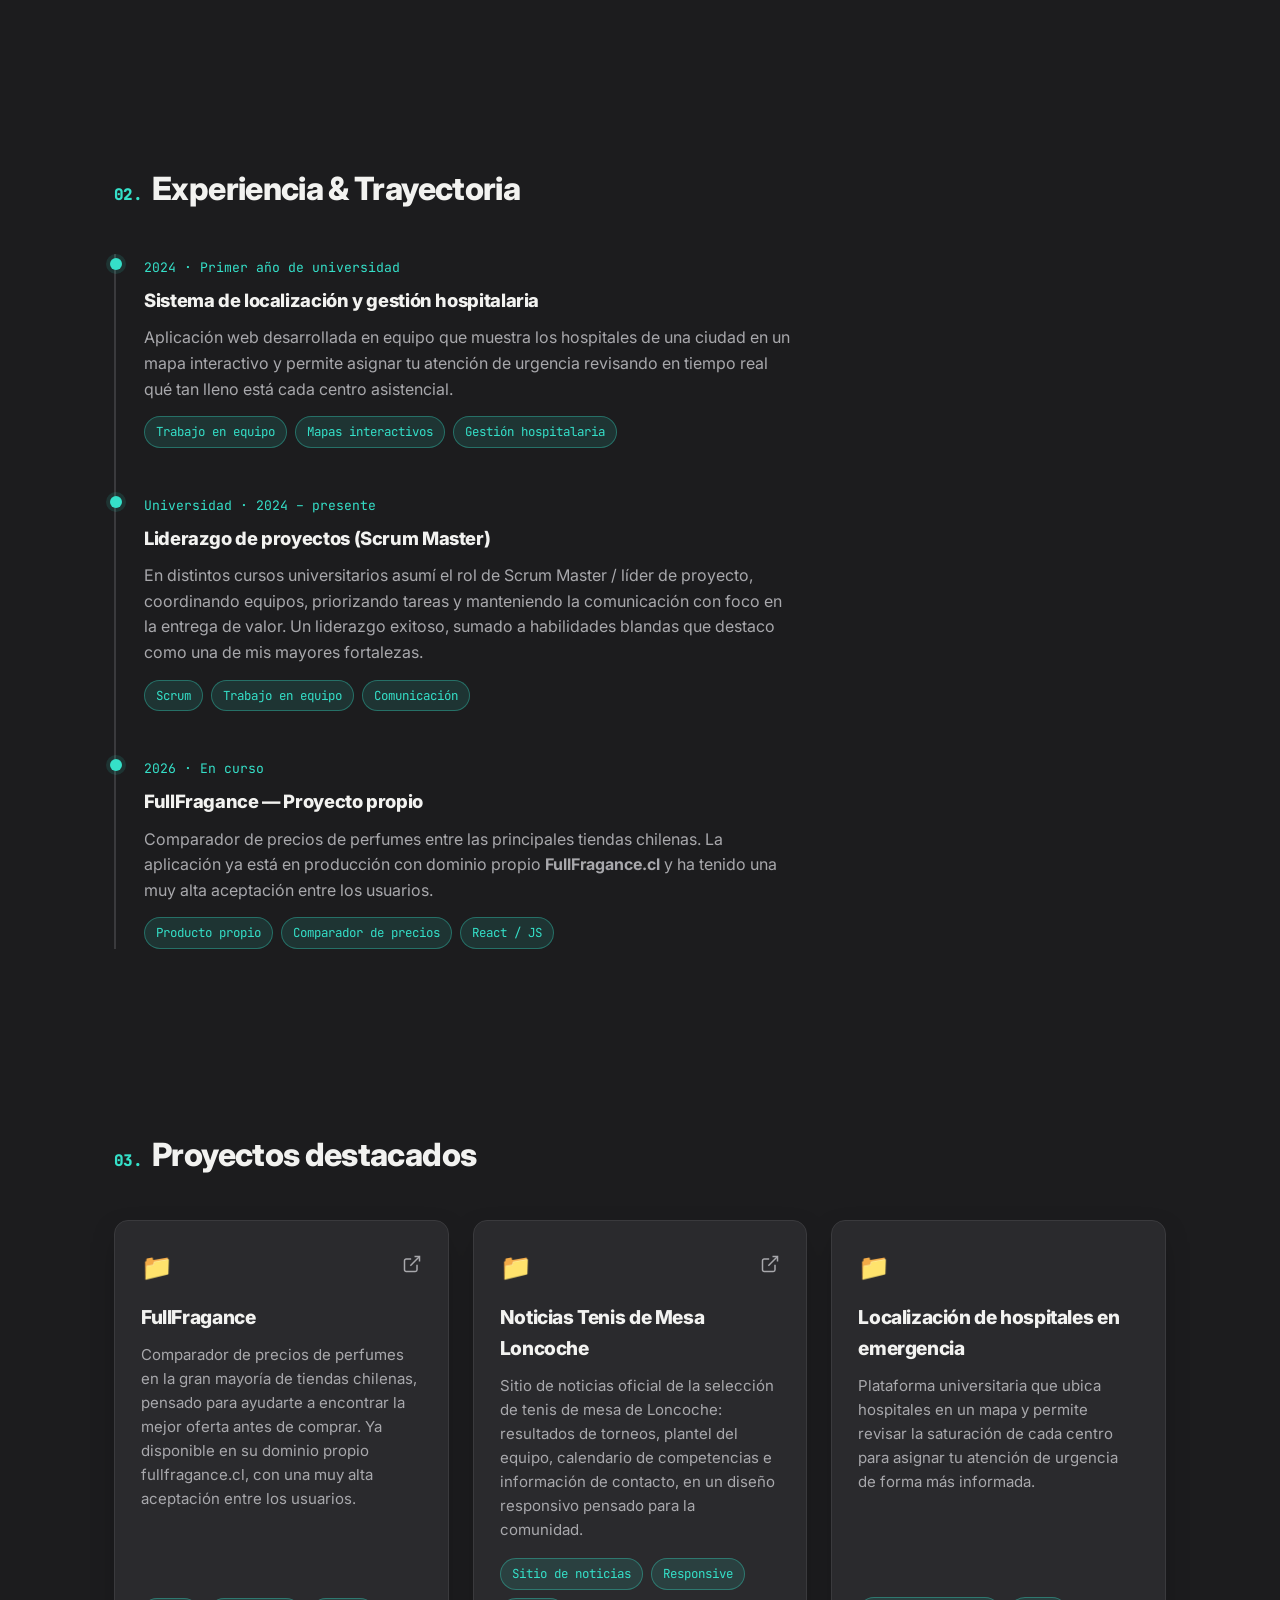
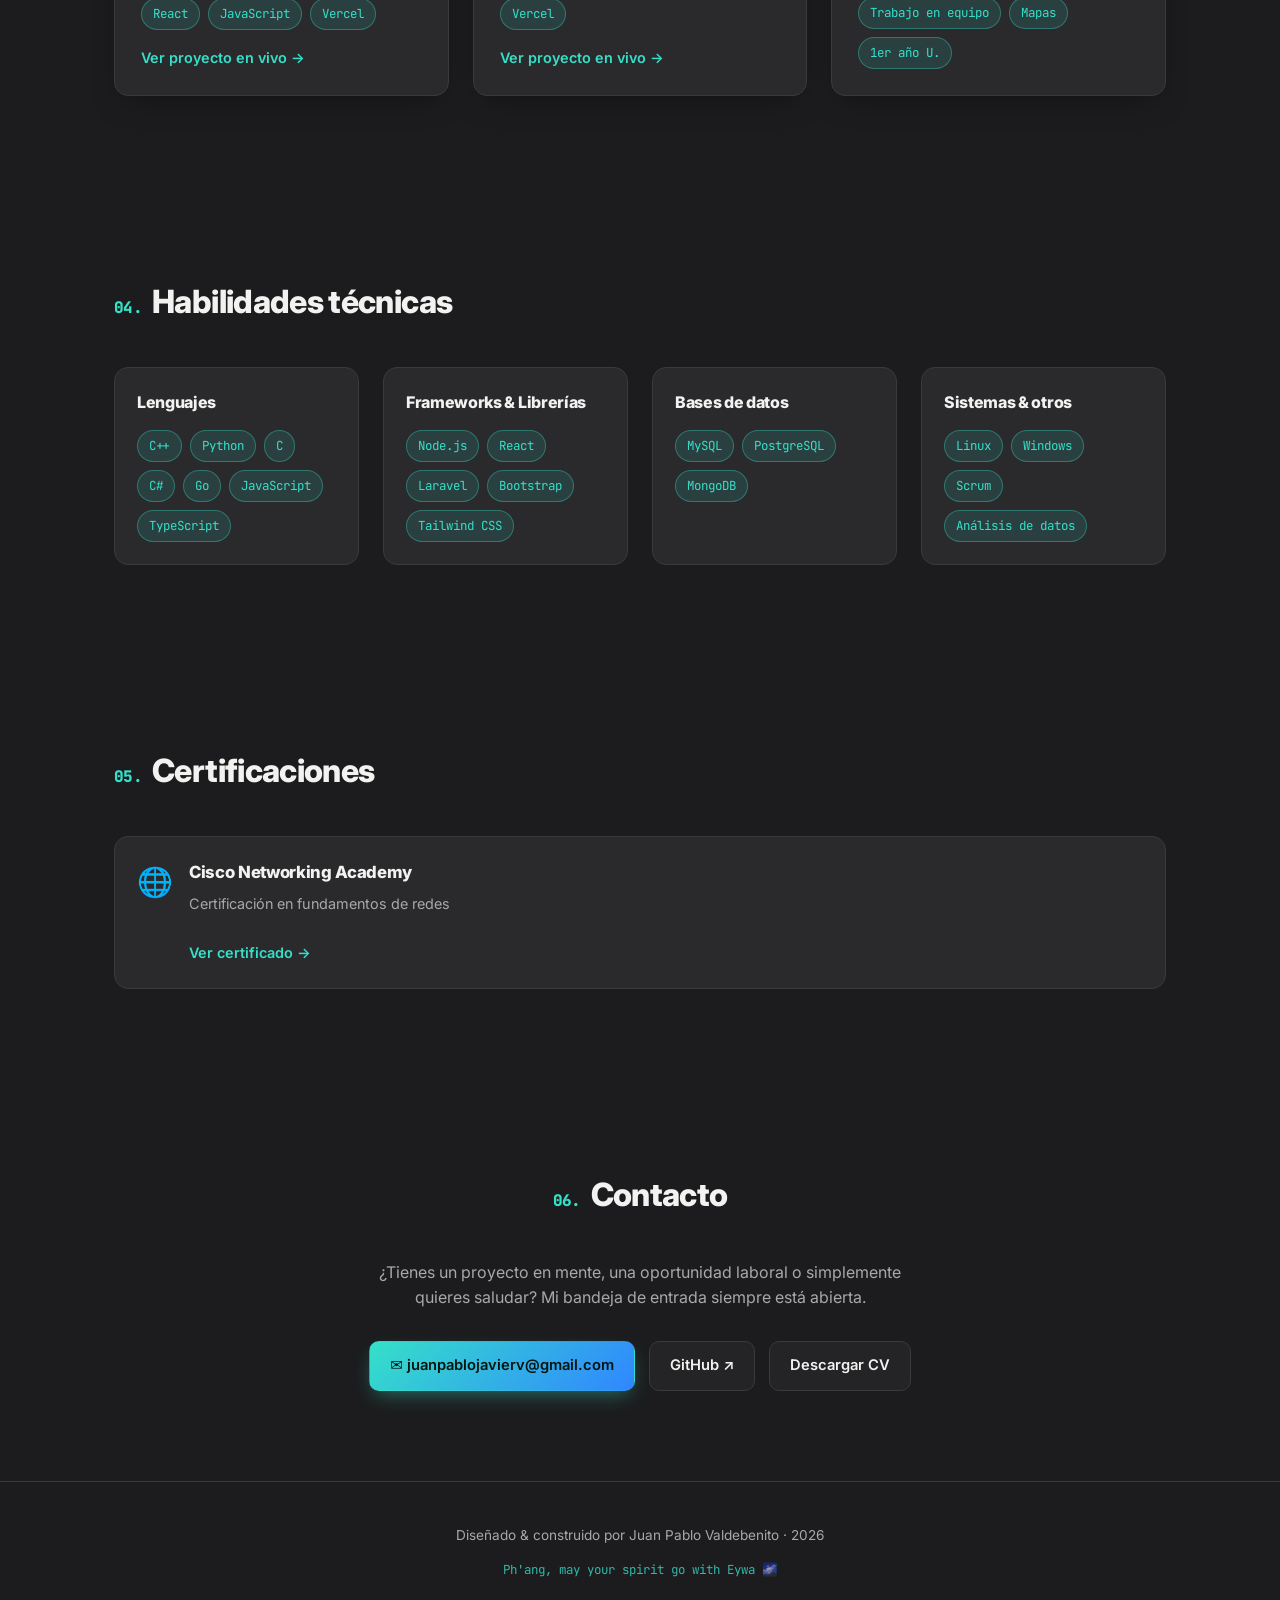
==== commit ec48d959: "cambio de ff" ====
--- a/index.html
+++ b/index.html
@@ -164,8 +164,8 @@
             <h3>FullFragance — Proyecto propio</h3>
             <p>
               Comparador de precios de perfumes entre las principales tiendas chilenas. La aplicación ya
-              está en producción y estamos gestionando el dominio <strong>FullFragance.cl</strong> antes del
-              próximo Cyberday.
+              está en producción con dominio propio <strong>FullFragance.cl</strong> y ha tenido una muy
+              alta aceptación entre los usuarios.
             </p>
             <div class="tag-row">
               <span class="tag">Producto propio</span>
@@ -185,7 +185,7 @@
           <div class="project-top">
             <span class="project-folder">📁</span>
             <div class="project-links">
-              <a href="https://frontend-sepia-two-80.vercel.app/" target="_blank" rel="noopener" aria-label="Ver FullFragance en vivo">
+              <a href="https://fullfragance.cl/" target="_blank" rel="noopener" aria-label="Ver FullFragance en vivo">
                 <svg viewBox="0 0 24 24" width="20" height="20" fill="none" stroke="currentColor" stroke-width="1.8"><path d="M18 13v6a2 2 0 0 1-2 2H5a2 2 0 0 1-2-2V8a2 2 0 0 1 2-2h6"/><path d="M15 3h6v6"/><path d="M10 14 21 3"/></svg>
               </a>
             </div>
@@ -193,15 +193,15 @@
           <h3>FullFragance</h3>
           <p>
             Comparador de precios de perfumes en la gran mayoría de tiendas chilenas, pensado para ayudarte
-            a encontrar la mejor oferta antes de comprar. En etapa de lanzamiento, con dominio propio
-            en camino para el próximo Cyberday.
+            a encontrar la mejor oferta antes de comprar. Ya disponible en su dominio propio
+            fullfragance.cl, con una muy alta aceptación entre los usuarios.
           </p>
           <div class="tag-row">
             <span class="tag">React</span>
             <span class="tag">JavaScript</span>
             <span class="tag">Vercel</span>
           </div>
-          <a class="project-cta" href="https://frontend-sepia-two-80.vercel.app/" target="_blank" rel="noopener">Ver proyecto en vivo →</a>
+          <a class="project-cta" href="https://fullfragance.cl/" target="_blank" rel="noopener">Ver proyecto en vivo →</a>
         </article>
 
         <article class="project-card reveal">
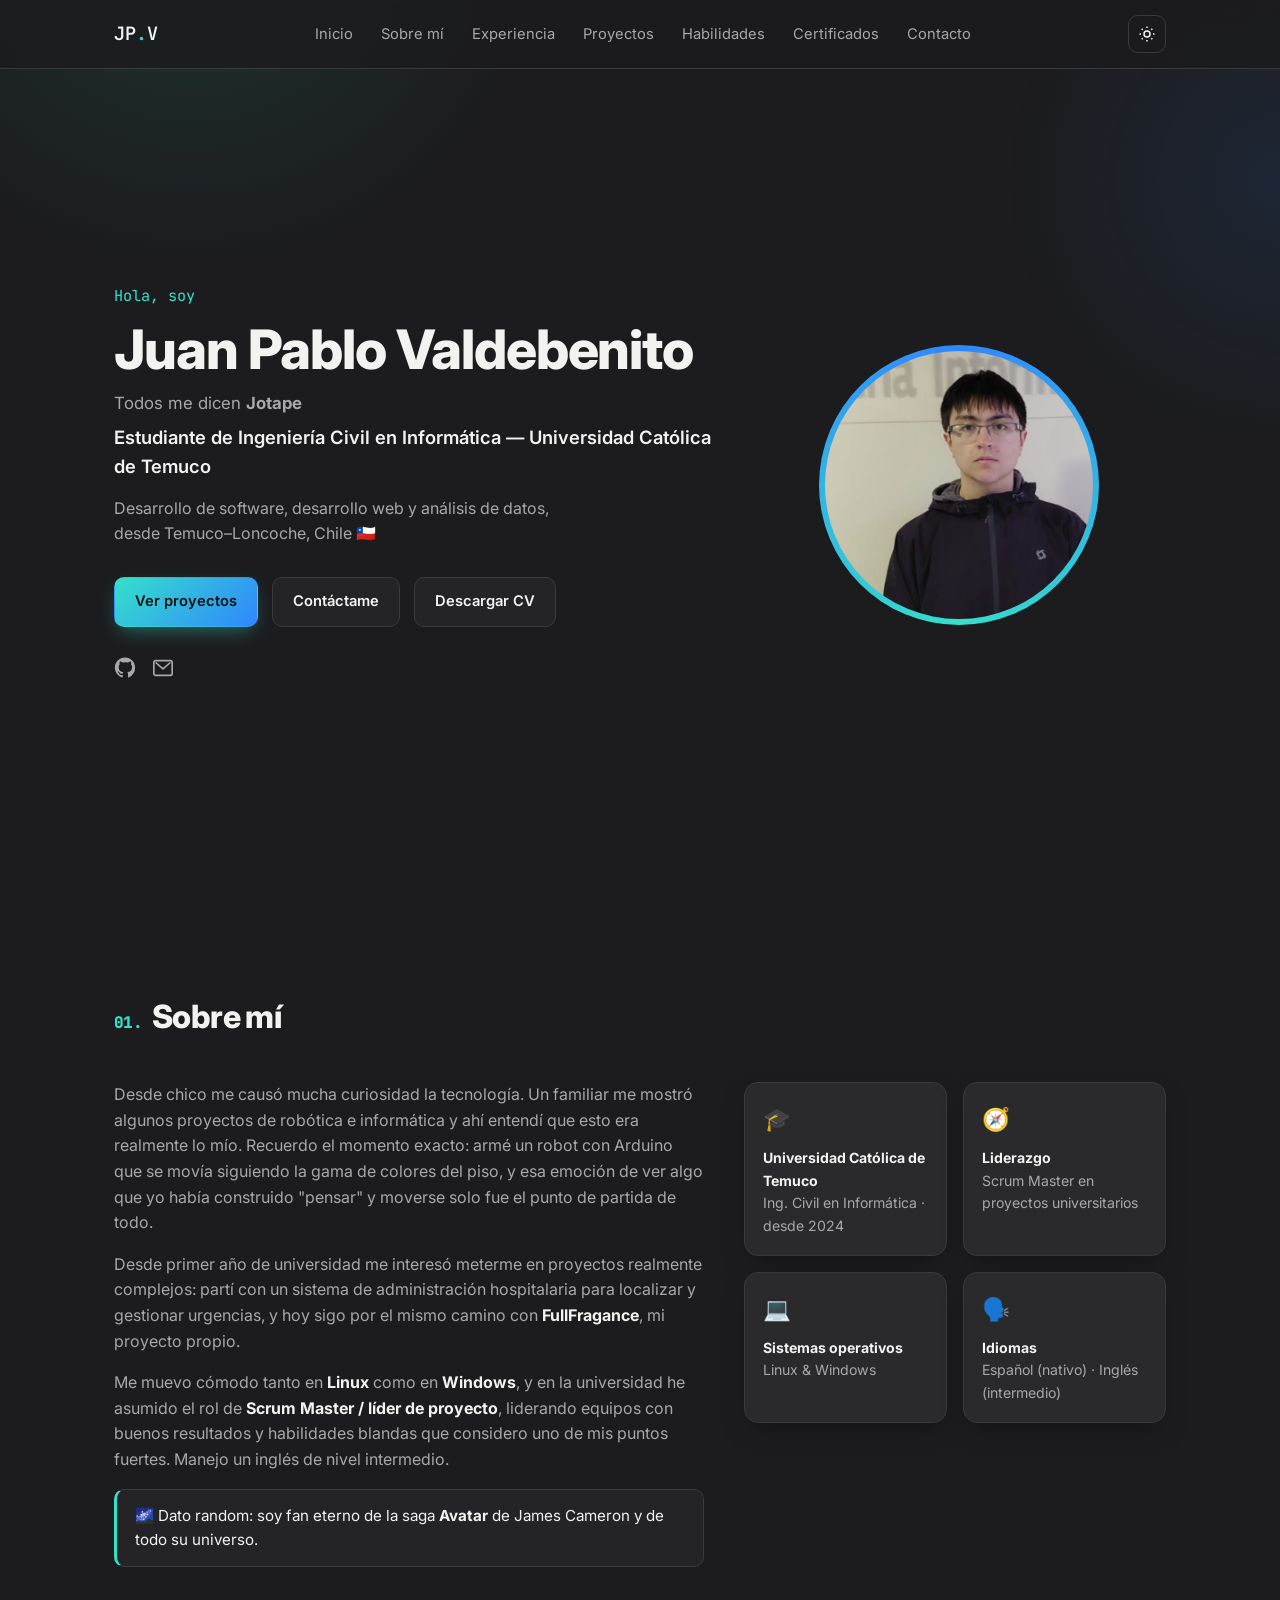
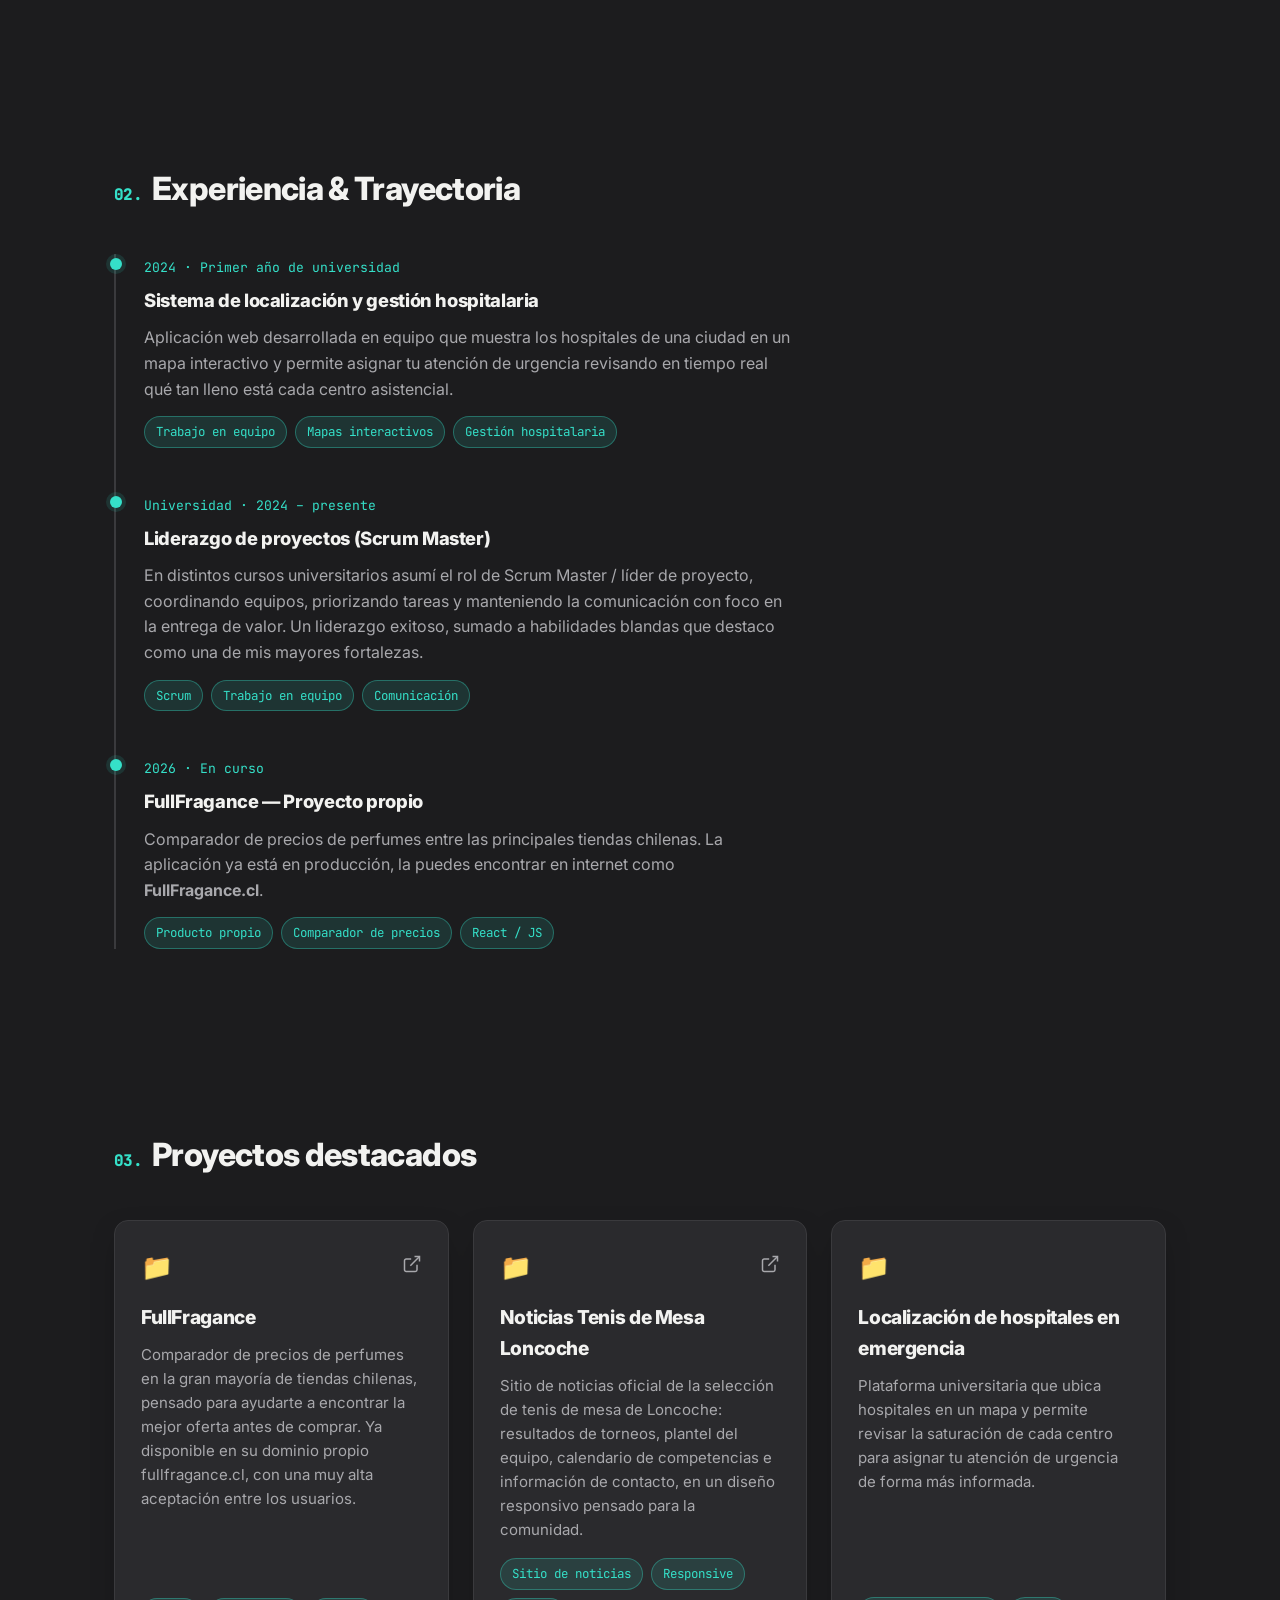
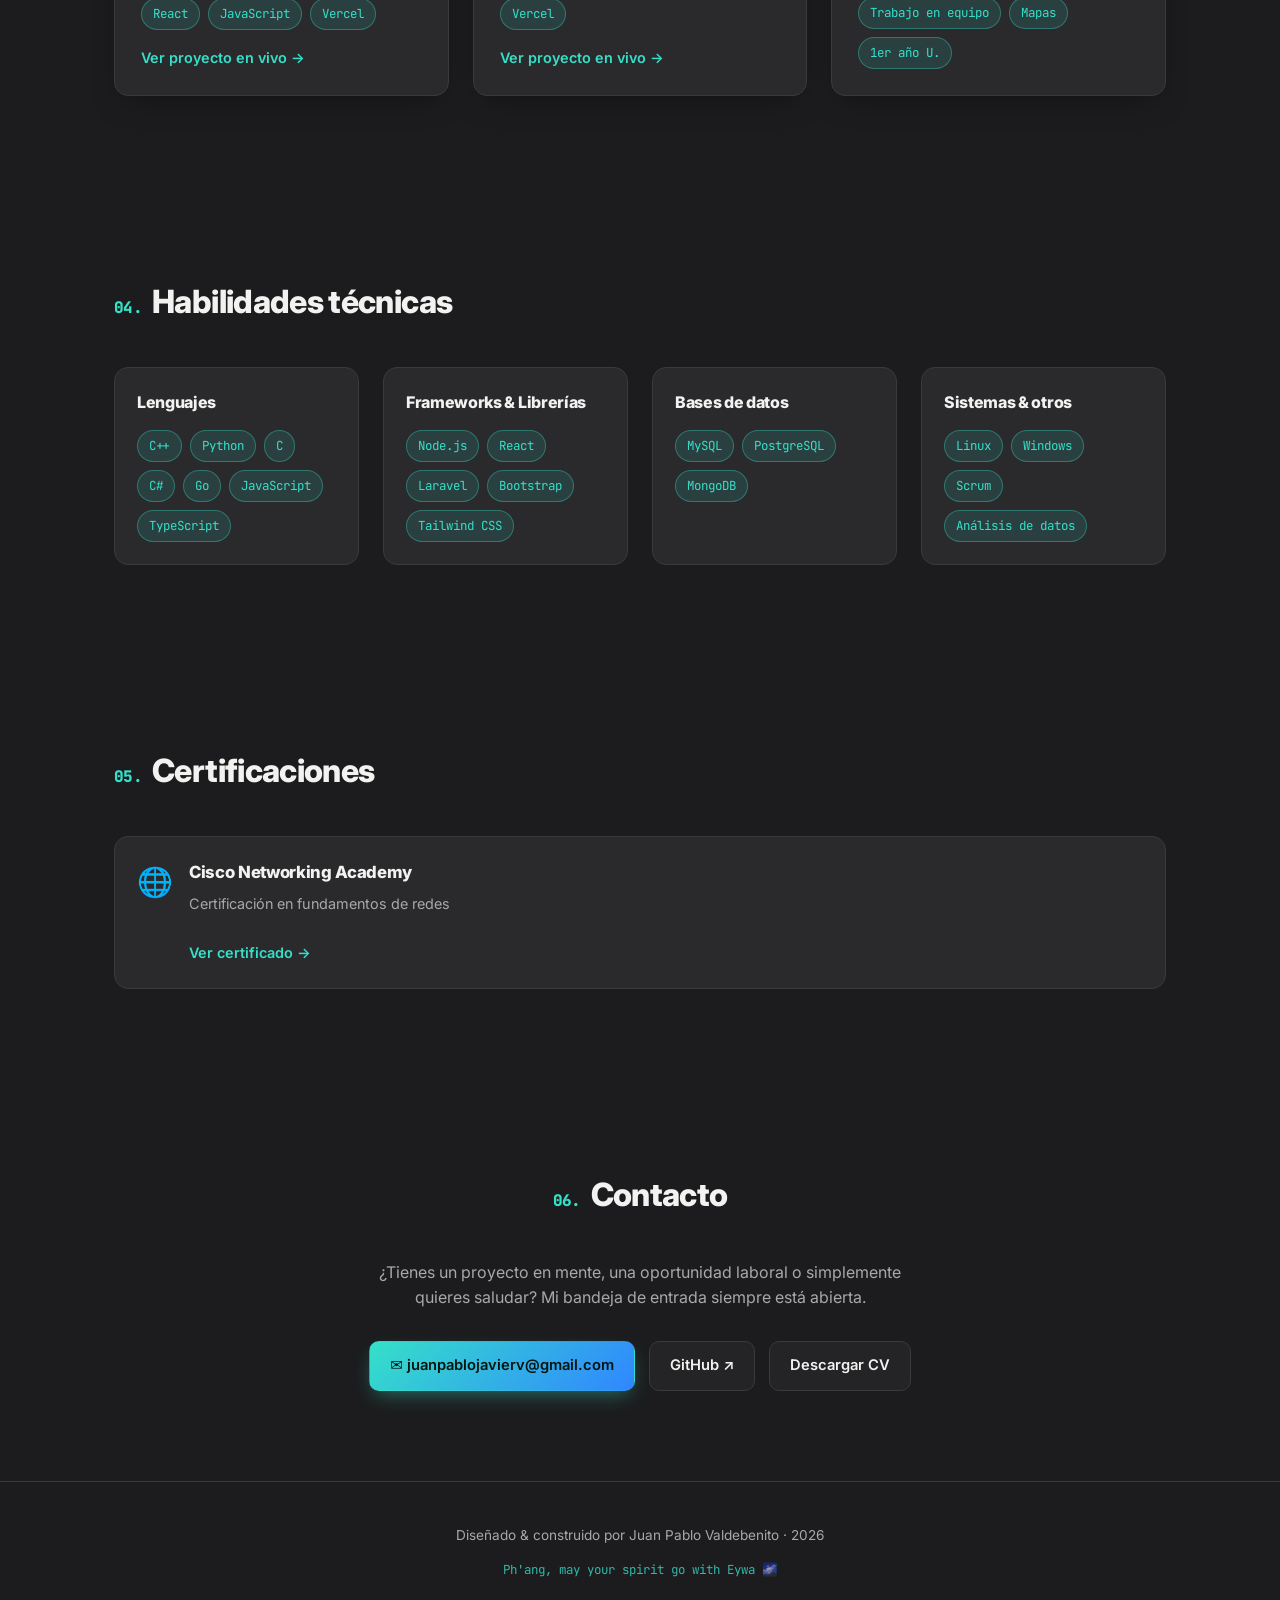
==== commit 3870d475: "cambio link ff" ====
--- a/index.html
+++ b/index.html
@@ -164,8 +164,8 @@
             <h3>FullFragance — Proyecto propio</h3>
             <p>
               Comparador de precios de perfumes entre las principales tiendas chilenas. La aplicación ya
-              está en producción con dominio propio <strong>FullFragance.cl</strong> y ha tenido una muy
-              alta aceptación entre los usuarios.
+              está en producción, la puedes encontrar en internet como
+              <a href="https://fullfragance.cl/" target="_blank" rel="noopener"><strong>FullFragance.cl</strong></a>.
             </p>
             <div class="tag-row">
               <span class="tag">Producto propio</span>
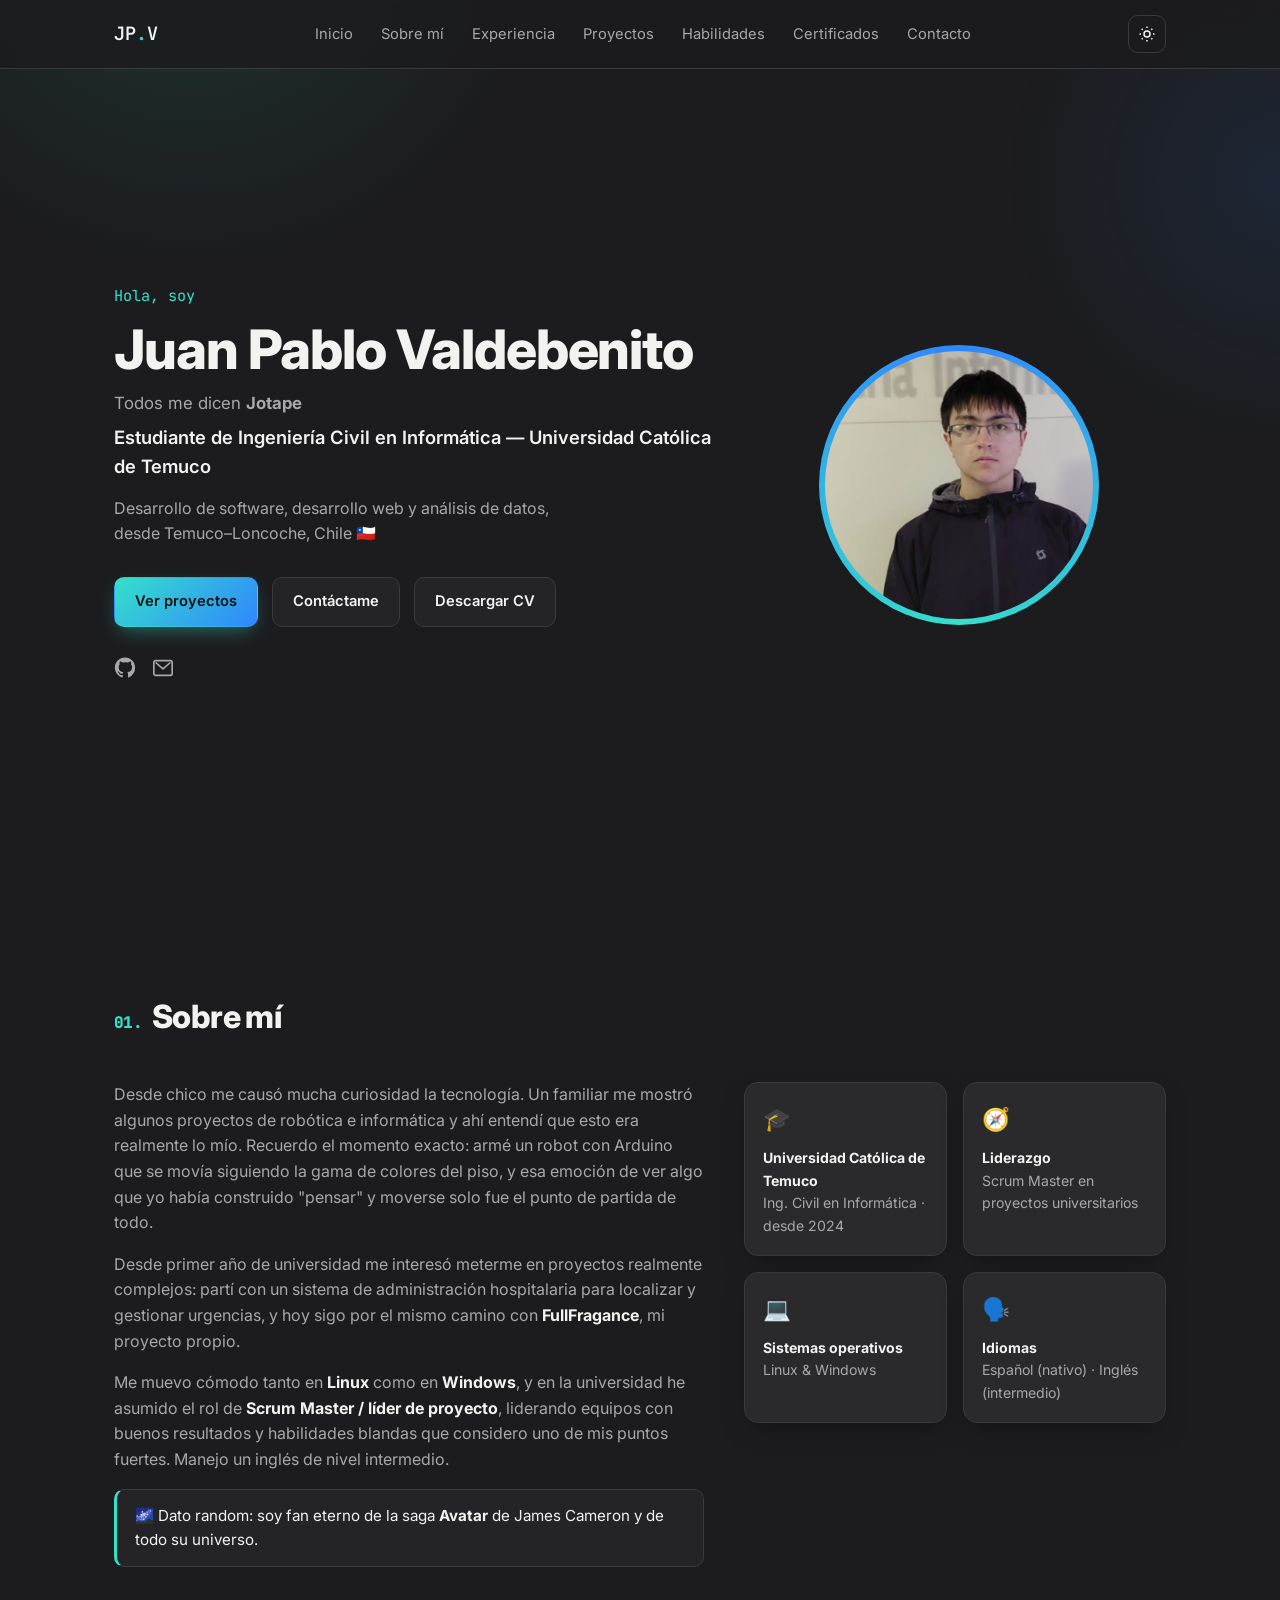
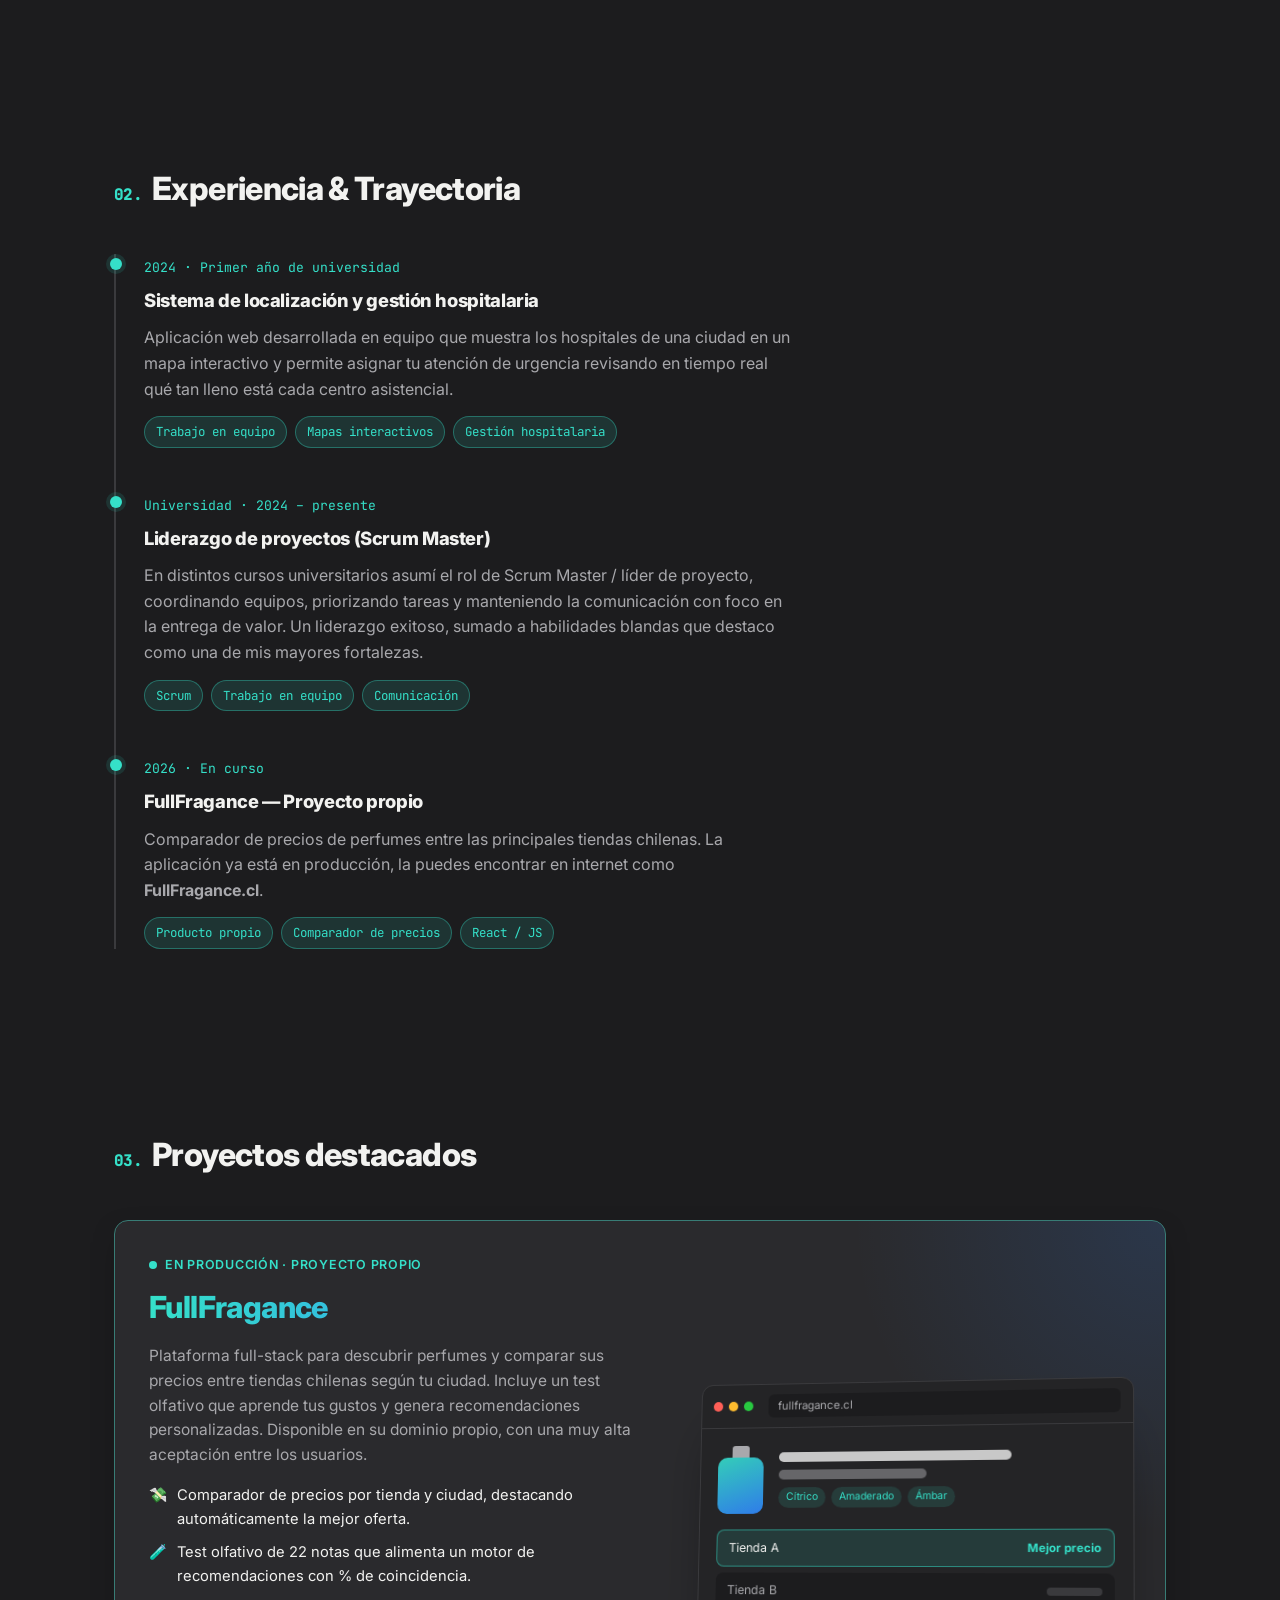
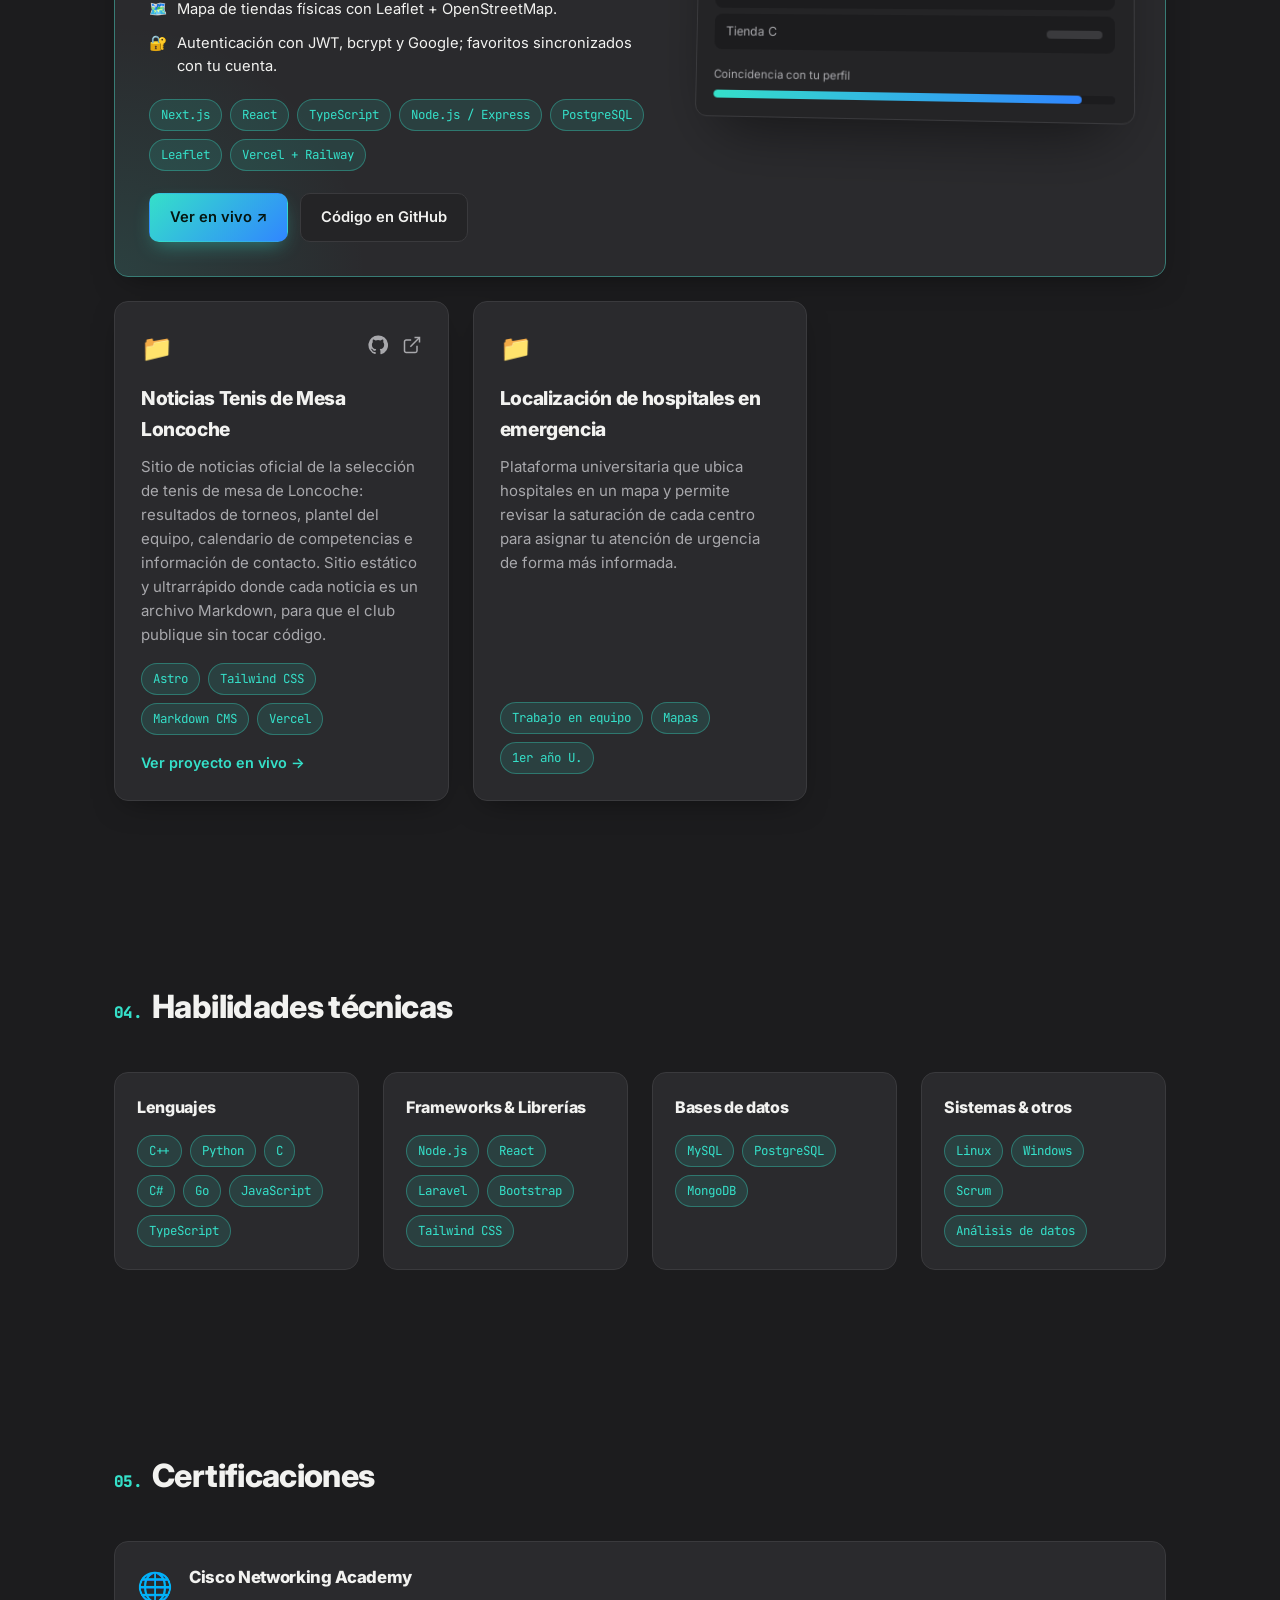
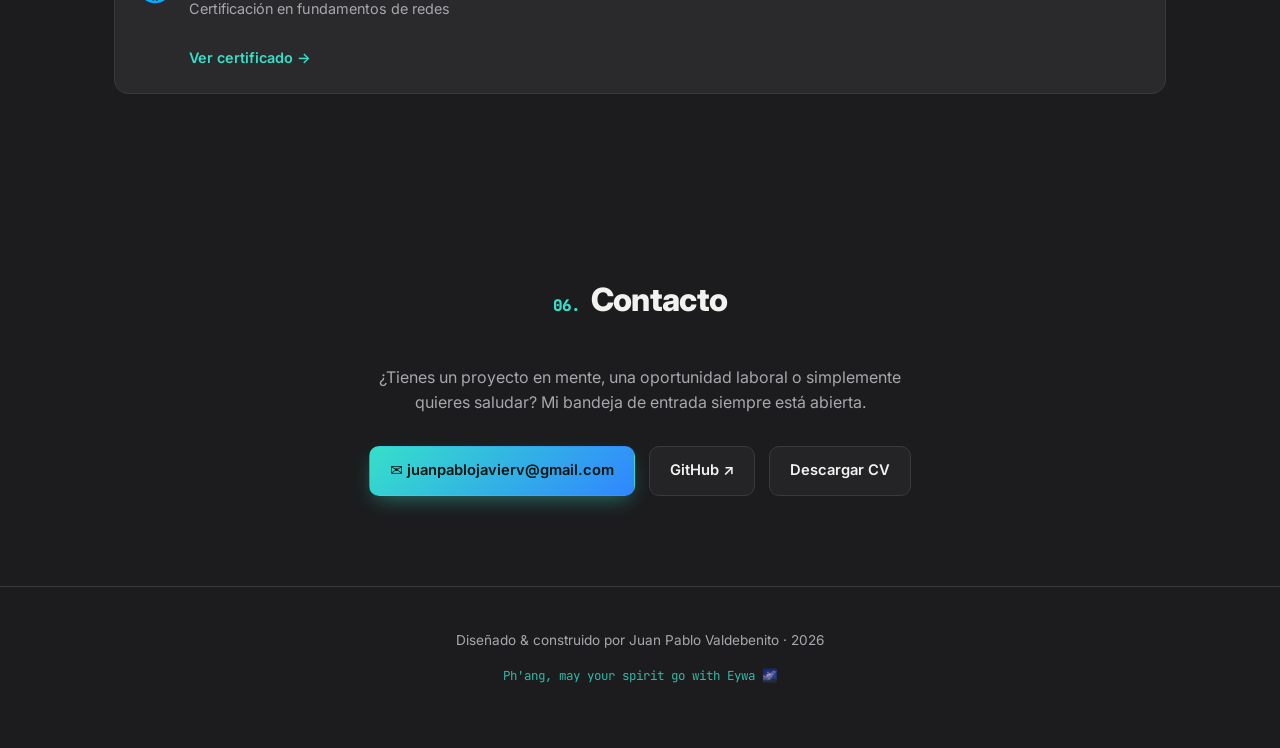
==== commit d7859c1b: "mejora portafolio" ====
--- a/index.html
+++ b/index.html
@@ -181,33 +181,74 @@
     <section id="proyectos" class="section container">
       <h2 class="section-title reveal"><span class="num">03.</span> Proyectos destacados</h2>
       <div class="projects-grid">
+        <article class="project-card project-featured reveal">
+          <div class="featured-info">
+            <div class="featured-eyebrow">
+              <span class="live-dot" aria-hidden="true"></span> En producción · Proyecto propio
+            </div>
+            <h3>FullFragance</h3>
+            <p>
+              Plataforma full-stack para descubrir perfumes y comparar sus precios entre tiendas chilenas
+              según tu ciudad. Incluye un test olfativo que aprende tus gustos y genera recomendaciones
+              personalizadas. Disponible en su dominio propio, con una muy alta aceptación entre los usuarios.
+            </p>
+            <ul class="featured-list">
+              <li><span>💸</span> Comparador de precios por tienda y ciudad, destacando automáticamente la mejor oferta.</li>
+              <li><span>🧪</span> Test olfativo de 22 notas que alimenta un motor de recomendaciones con % de coincidencia.</li>
+              <li><span>🗺️</span> Mapa de tiendas físicas con Leaflet + OpenStreetMap.</li>
+              <li><span>🔐</span> Autenticación con JWT, bcrypt y Google; favoritos sincronizados con tu cuenta.</li>
+            </ul>
+            <div class="tag-row">
+              <span class="tag">Next.js</span>
+              <span class="tag">React</span>
+              <span class="tag">TypeScript</span>
+              <span class="tag">Node.js / Express</span>
+              <span class="tag">PostgreSQL</span>
+              <span class="tag">Leaflet</span>
+              <span class="tag">Vercel + Railway</span>
+            </div>
+            <div class="featured-actions">
+              <a class="btn btn-primary" href="https://fullfragance.cl/" target="_blank" rel="noopener">Ver en vivo ↗</a>
+              <a class="btn btn-ghost" href="https://github.com/Juan-Valdebenito/FullFragance" target="_blank" rel="noopener">Código en GitHub</a>
+            </div>
+          </div>
+
+          <a class="featured-visual" href="https://fullfragance.cl/" target="_blank" rel="noopener" aria-label="Abrir FullFragance">
+            <div class="mock-browser" aria-hidden="true">
+              <div class="mock-bar">
+                <span></span><span></span><span></span>
+                <div class="mock-url">fullfragance.cl</div>
+              </div>
+              <div class="mock-body">
+                <div class="mock-product">
+                  <div class="mock-bottle"><div class="mock-cap"></div><div class="mock-flask"></div></div>
+                  <div>
+                    <div class="mock-line w70"></div>
+                    <div class="mock-line w45 muted"></div>
+                    <div class="mock-notes"><i>Cítrico</i><i>Amaderado</i><i>Ámbar</i></div>
+                  </div>
+                </div>
+                <div class="mock-table">
+                  <div class="mock-row best"><span>Tienda A</span><b>Mejor precio</b></div>
+                  <div class="mock-row"><span>Tienda B</span><em></em></div>
+                  <div class="mock-row"><span>Tienda C</span><em></em></div>
+                </div>
+                <div class="mock-match">
+                  <span>Coincidencia con tu perfil</span>
+                  <div class="mock-meter"><div></div></div>
+                </div>
+              </div>
+            </div>
+          </a>
+        </article>
+
         <article class="project-card reveal">
           <div class="project-top">
             <span class="project-folder">📁</span>
             <div class="project-links">
-              <a href="https://fullfragance.cl/" target="_blank" rel="noopener" aria-label="Ver FullFragance en vivo">
-                <svg viewBox="0 0 24 24" width="20" height="20" fill="none" stroke="currentColor" stroke-width="1.8"><path d="M18 13v6a2 2 0 0 1-2 2H5a2 2 0 0 1-2-2V8a2 2 0 0 1 2-2h6"/><path d="M15 3h6v6"/><path d="M10 14 21 3"/></svg>
+              <a href="https://github.com/Juan-Valdebenito/Loncoche-Info-TDM" target="_blank" rel="noopener" aria-label="Ver código de Noticias Tenis de Mesa Loncoche en GitHub">
+                <svg viewBox="0 0 24 24" width="20" height="20" fill="currentColor" aria-hidden="true"><path d="M12 .5a11.5 11.5 0 0 0-3.64 22.41c.58.1.79-.25.79-.56v-2c-3.2.7-3.88-1.37-3.88-1.37-.52-1.33-1.28-1.69-1.28-1.69-1.05-.72.08-.7.08-.7 1.16.08 1.77 1.19 1.77 1.19 1.03 1.77 2.7 1.26 3.36.96.1-.75.4-1.26.73-1.55-2.56-.29-5.25-1.28-5.25-5.69 0-1.26.45-2.29 1.19-3.1-.12-.29-.52-1.46.11-3.05 0 0 .97-.31 3.17 1.18a11 11 0 0 1 5.77 0c2.2-1.49 3.17-1.18 3.17-1.18.63 1.59.23 2.76.11 3.05.74.81 1.19 1.84 1.19 3.1 0 4.42-2.7 5.39-5.27 5.68.41.36.78 1.06.78 2.14v3.17c0 .31.21.67.8.56A11.5 11.5 0 0 0 12 .5Z"/></svg>
               </a>
-            </div>
-          </div>
-          <h3>FullFragance</h3>
-          <p>
-            Comparador de precios de perfumes en la gran mayoría de tiendas chilenas, pensado para ayudarte
-            a encontrar la mejor oferta antes de comprar. Ya disponible en su dominio propio
-            fullfragance.cl, con una muy alta aceptación entre los usuarios.
-          </p>
-          <div class="tag-row">
-            <span class="tag">React</span>
-            <span class="tag">JavaScript</span>
-            <span class="tag">Vercel</span>
-          </div>
-          <a class="project-cta" href="https://fullfragance.cl/" target="_blank" rel="noopener">Ver proyecto en vivo →</a>
-        </article>
-
-        <article class="project-card reveal">
-          <div class="project-top">
-            <span class="project-folder">📁</span>
-            <div class="project-links">
               <a href="https://noticiastenisdemesaloncoche.vercel.app/" target="_blank" rel="noopener" aria-label="Ver Noticias Tenis de Mesa Loncoche en vivo">
                 <svg viewBox="0 0 24 24" width="20" height="20" fill="none" stroke="currentColor" stroke-width="1.8"><path d="M18 13v6a2 2 0 0 1-2 2H5a2 2 0 0 1-2-2V8a2 2 0 0 1 2-2h6"/><path d="M15 3h6v6"/><path d="M10 14 21 3"/></svg>
               </a>
@@ -216,12 +257,13 @@
           <h3>Noticias Tenis de Mesa Loncoche</h3>
           <p>
             Sitio de noticias oficial de la selección de tenis de mesa de Loncoche: resultados de torneos,
-            plantel del equipo, calendario de competencias e información de contacto, en un diseño
-            responsivo pensado para la comunidad.
-          </p>
-          <div class="tag-row">
-            <span class="tag">Sitio de noticias</span>
-            <span class="tag">Responsive</span>
+            plantel del equipo, calendario de competencias e información de contacto. Sitio estático y
+            ultrarrápido donde cada noticia es un archivo Markdown, para que el club publique sin tocar código.
+          </p>
+          <div class="tag-row">
+            <span class="tag">Astro</span>
+            <span class="tag">Tailwind CSS</span>
+            <span class="tag">Markdown CMS</span>
             <span class="tag">Vercel</span>
           </div>
           <a class="project-cta" href="https://noticiastenisdemesaloncoche.vercel.app/" target="_blank" rel="noopener">Ver proyecto en vivo →</a>
--- a/css/style.css
+++ b/css/style.css
@@ -354,6 +354,7 @@
   margin-bottom: 14px;
 }
 .project-folder { font-size: 1.6rem; }
+.project-links { display: flex; gap: 14px; }
 .project-links a { color: var(--text-muted); }
 .project-links a:hover { color: var(--accent); }
 .project-card h3 { font-size: 1.2rem; margin-bottom: 10px; }
@@ -364,6 +365,166 @@
   color: var(--accent);
   font-weight: 600;
   font-size: 0.9rem;
+}
+
+/* ---------- FEATURED PROJECT ---------- */
+.project-featured {
+  grid-column: 1 / -1;
+  display: grid;
+  grid-template-columns: 1.15fr 1fr;
+  gap: 36px;
+  align-items: center;
+  padding: 34px;
+  position: relative;
+  overflow: hidden;
+  border-color: color-mix(in srgb, var(--accent) 40%, var(--border));
+  background:
+    radial-gradient(520px circle at 100% 0%, color-mix(in srgb, var(--accent-2) 14%, transparent), transparent 60%),
+    radial-gradient(420px circle at 0% 100%, var(--accent-soft), transparent 60%),
+    var(--bg-card);
+}
+.project-featured:hover { transform: translateY(-4px); }
+.featured-info { display: flex; flex-direction: column; min-width: 0; }
+.featured-eyebrow {
+  display: inline-flex;
+  align-items: center;
+  gap: 8px;
+  font-size: 0.78rem;
+  font-weight: 600;
+  letter-spacing: 0.06em;
+  text-transform: uppercase;
+  color: var(--accent);
+  margin-bottom: 8px;
+}
+.live-dot {
+  width: 8px;
+  height: 8px;
+  border-radius: 50%;
+  background: var(--accent);
+  box-shadow: 0 0 0 0 color-mix(in srgb, var(--accent) 60%, transparent);
+  animation: livePulse 2s infinite;
+}
+@keyframes livePulse {
+  0% { box-shadow: 0 0 0 0 color-mix(in srgb, var(--accent) 60%, transparent); }
+  70% { box-shadow: 0 0 0 9px transparent; }
+  100% { box-shadow: 0 0 0 0 transparent; }
+}
+.project-featured h3 {
+  font-size: 1.9rem;
+  margin: 0 0 12px;
+  background: linear-gradient(90deg, var(--accent), var(--accent-2));
+  -webkit-background-clip: text;
+  background-clip: text;
+  color: transparent;
+}
+.project-featured p { flex-grow: 0; font-size: 0.97rem; }
+.featured-list {
+  list-style: none;
+  padding: 0;
+  margin: 0 0 20px;
+  display: grid;
+  gap: 10px;
+}
+.featured-list li {
+  display: flex;
+  gap: 10px;
+  font-size: 0.92rem;
+  color: var(--text);
+}
+.featured-list li span { flex-shrink: 0; }
+.featured-actions { display: flex; flex-wrap: wrap; gap: 12px; margin-top: 22px; }
+
+/* Browser mockup */
+.featured-visual { display: block; perspective: 1200px; }
+.mock-browser {
+  background: var(--bg-elevated);
+  border: 1px solid var(--border);
+  border-radius: 12px;
+  box-shadow: 0 30px 60px -25px rgba(0, 0, 0, 0.55);
+  overflow: hidden;
+  transform: rotateY(-8deg) rotateX(4deg);
+  transition: transform 0.5s ease;
+}
+.project-featured:hover .mock-browser { transform: rotateY(0) rotateX(0) scale(1.02); }
+.mock-bar {
+  display: flex;
+  align-items: center;
+  gap: 6px;
+  padding: 10px 12px;
+  border-bottom: 1px solid var(--border);
+}
+.mock-bar > span { width: 10px; height: 10px; border-radius: 50%; background: var(--border); }
+.mock-bar > span:nth-child(1) { background: #ff5f57; }
+.mock-bar > span:nth-child(2) { background: #febc2e; }
+.mock-bar > span:nth-child(3) { background: #28c840; }
+.mock-url {
+  flex: 1;
+  margin-left: 10px;
+  font-size: 0.72rem;
+  color: var(--text-muted);
+  background: var(--bg);
+  border-radius: 6px;
+  padding: 3px 10px;
+}
+.mock-body { padding: 18px; display: grid; gap: 16px; }
+.mock-product { display: flex; gap: 16px; align-items: center; }
+.mock-product > div:last-child { flex: 1; }
+.mock-bottle { display: flex; flex-direction: column; align-items: center; flex-shrink: 0; }
+.mock-cap { width: 18px; height: 12px; border-radius: 3px 3px 0 0; background: var(--text-muted); }
+.mock-flask {
+  width: 48px;
+  height: 58px;
+  border-radius: 10px;
+  background: linear-gradient(160deg, var(--accent), var(--accent-2));
+  opacity: 0.9;
+}
+.mock-line { height: 10px; border-radius: 6px; background: var(--text); opacity: 0.8; margin-bottom: 8px; }
+.mock-line.muted { background: var(--text-muted); opacity: 0.5; }
+.w70 { width: 70%; }
+.w45 { width: 45%; }
+.mock-notes { display: flex; flex-wrap: wrap; gap: 6px; }
+.mock-notes i {
+  font-style: normal;
+  font-size: 0.66rem;
+  padding: 2px 8px;
+  border-radius: 999px;
+  background: var(--accent-soft);
+  color: var(--accent);
+}
+.mock-table { display: grid; gap: 6px; }
+.mock-row {
+  display: flex;
+  justify-content: space-between;
+  align-items: center;
+  font-size: 0.78rem;
+  color: var(--text-muted);
+  padding: 8px 12px;
+  border-radius: 8px;
+  background: var(--bg);
+}
+.mock-row em { width: 54px; height: 8px; border-radius: 5px; background: var(--border); }
+.mock-row.best {
+  color: var(--text);
+  border: 1px solid color-mix(in srgb, var(--accent) 50%, transparent);
+  background: var(--accent-soft);
+}
+.mock-row.best b { color: var(--accent); font-size: 0.72rem; }
+.mock-match { font-size: 0.72rem; color: var(--text-muted); }
+.mock-meter { margin-top: 6px; height: 8px; border-radius: 6px; background: var(--bg); overflow: hidden; }
+.mock-meter div {
+  width: 92%;
+  height: 100%;
+  border-radius: 6px;
+  background: linear-gradient(90deg, var(--accent), var(--accent-2));
+}
+
+@media (max-width: 860px) {
+  .project-featured { grid-template-columns: 1fr; padding: 24px; gap: 28px; }
+  .mock-browser { transform: none; }
+}
+@media (prefers-reduced-motion: reduce) {
+  .live-dot { animation: none; }
+  .mock-browser, .project-featured:hover .mock-browser { transform: none; }
 }
 
 /* ---------- SKILLS ---------- */
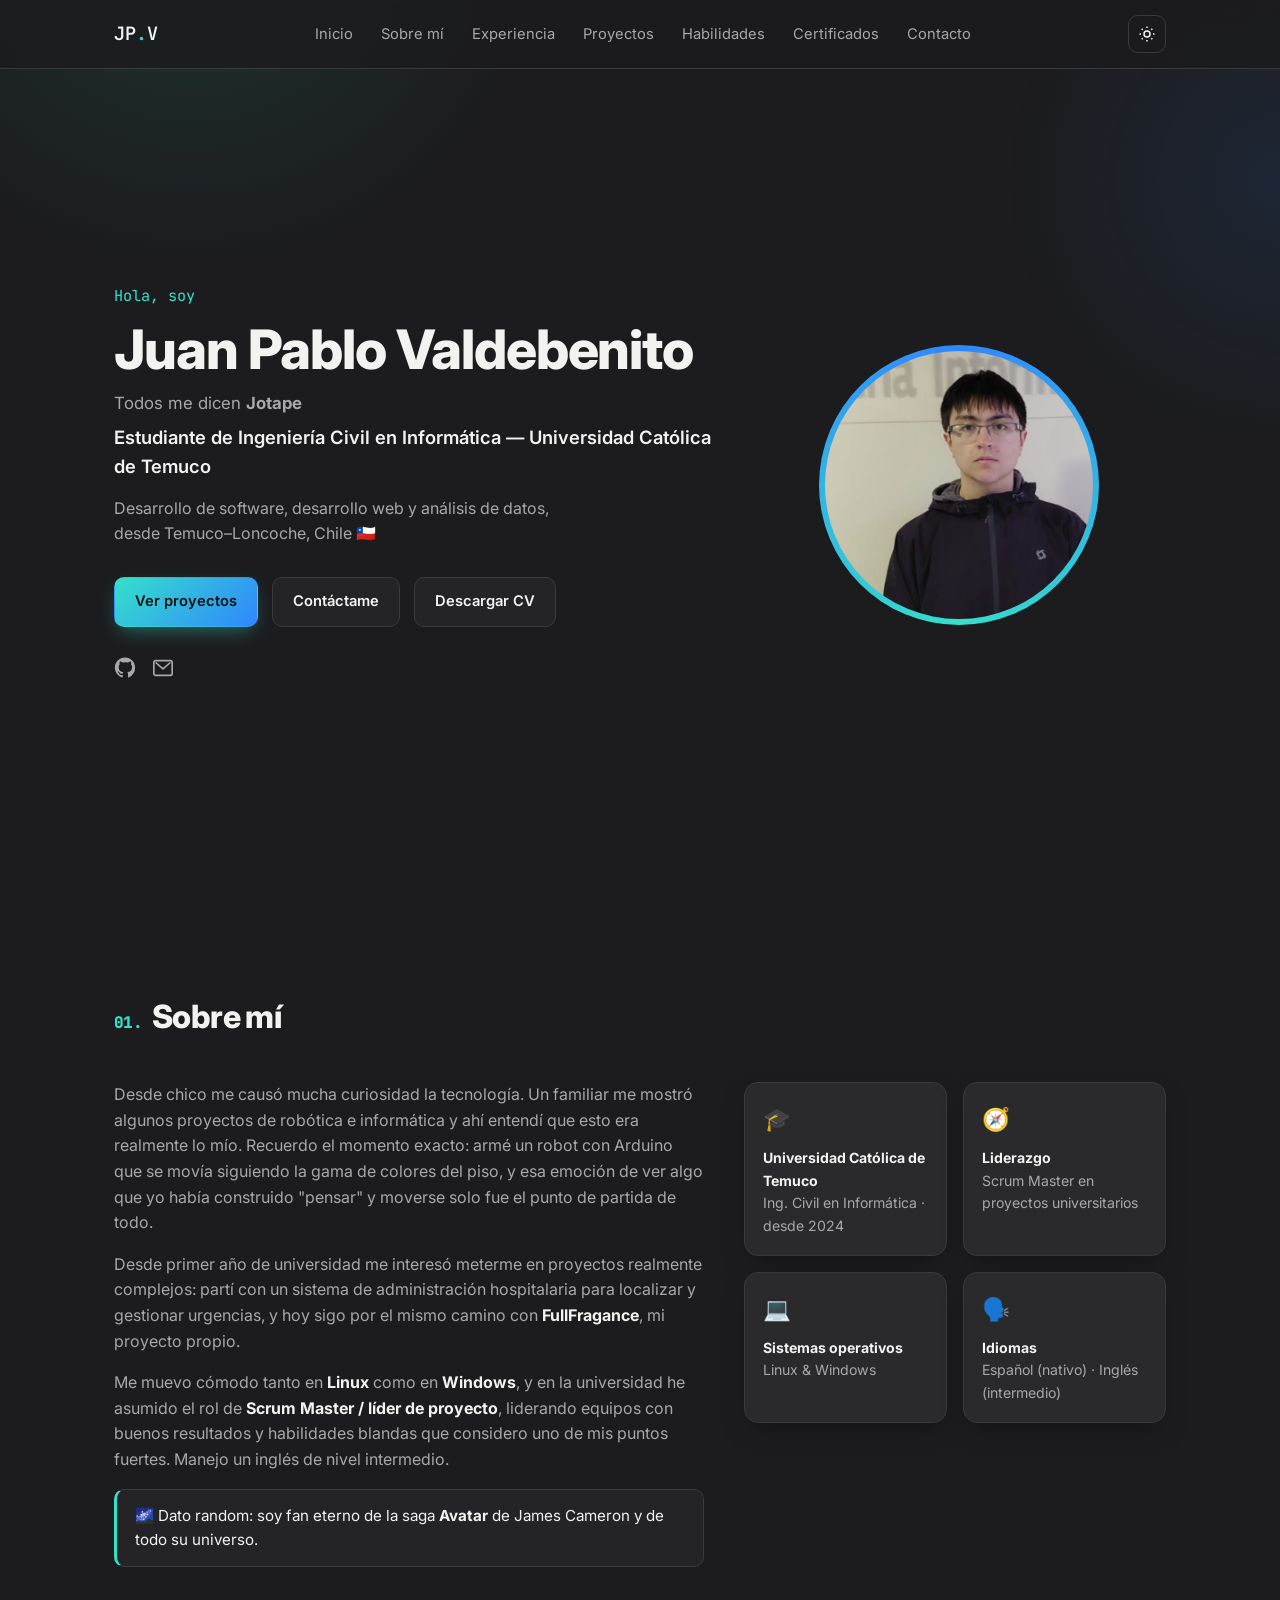
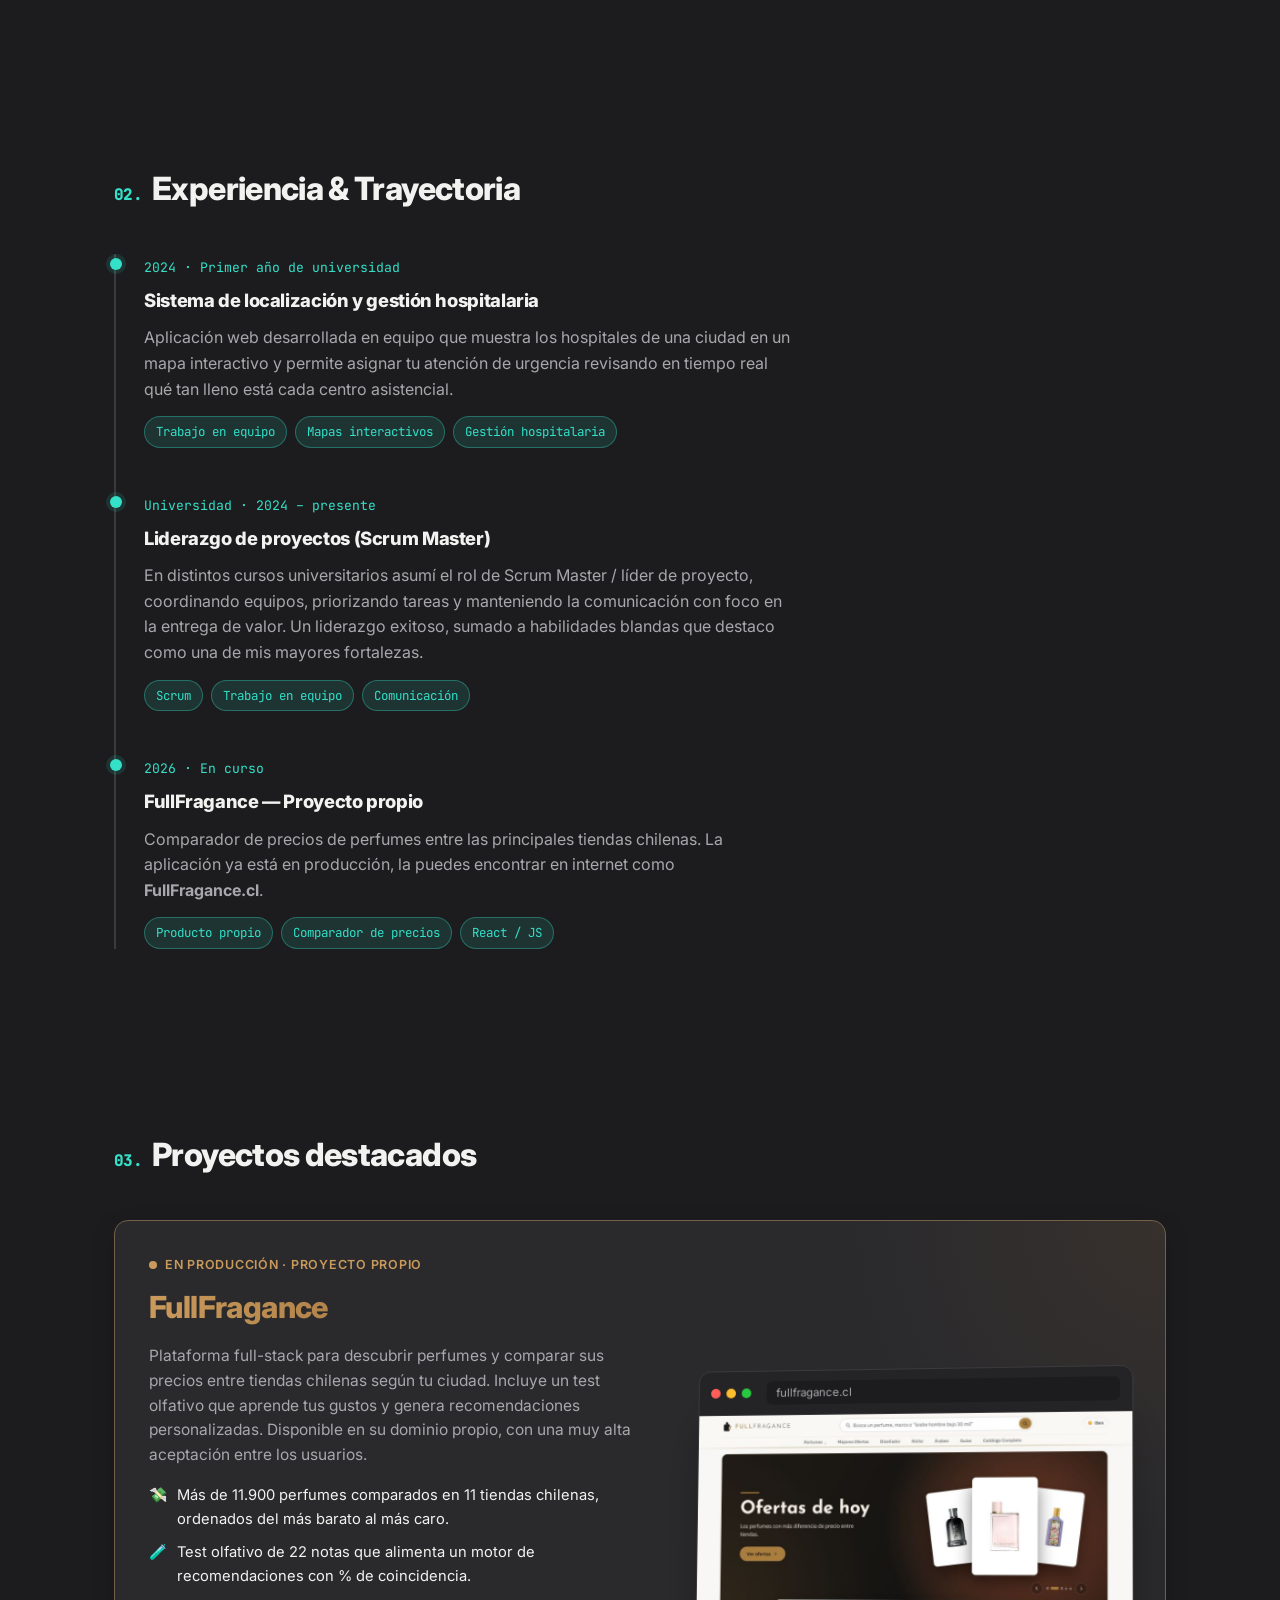
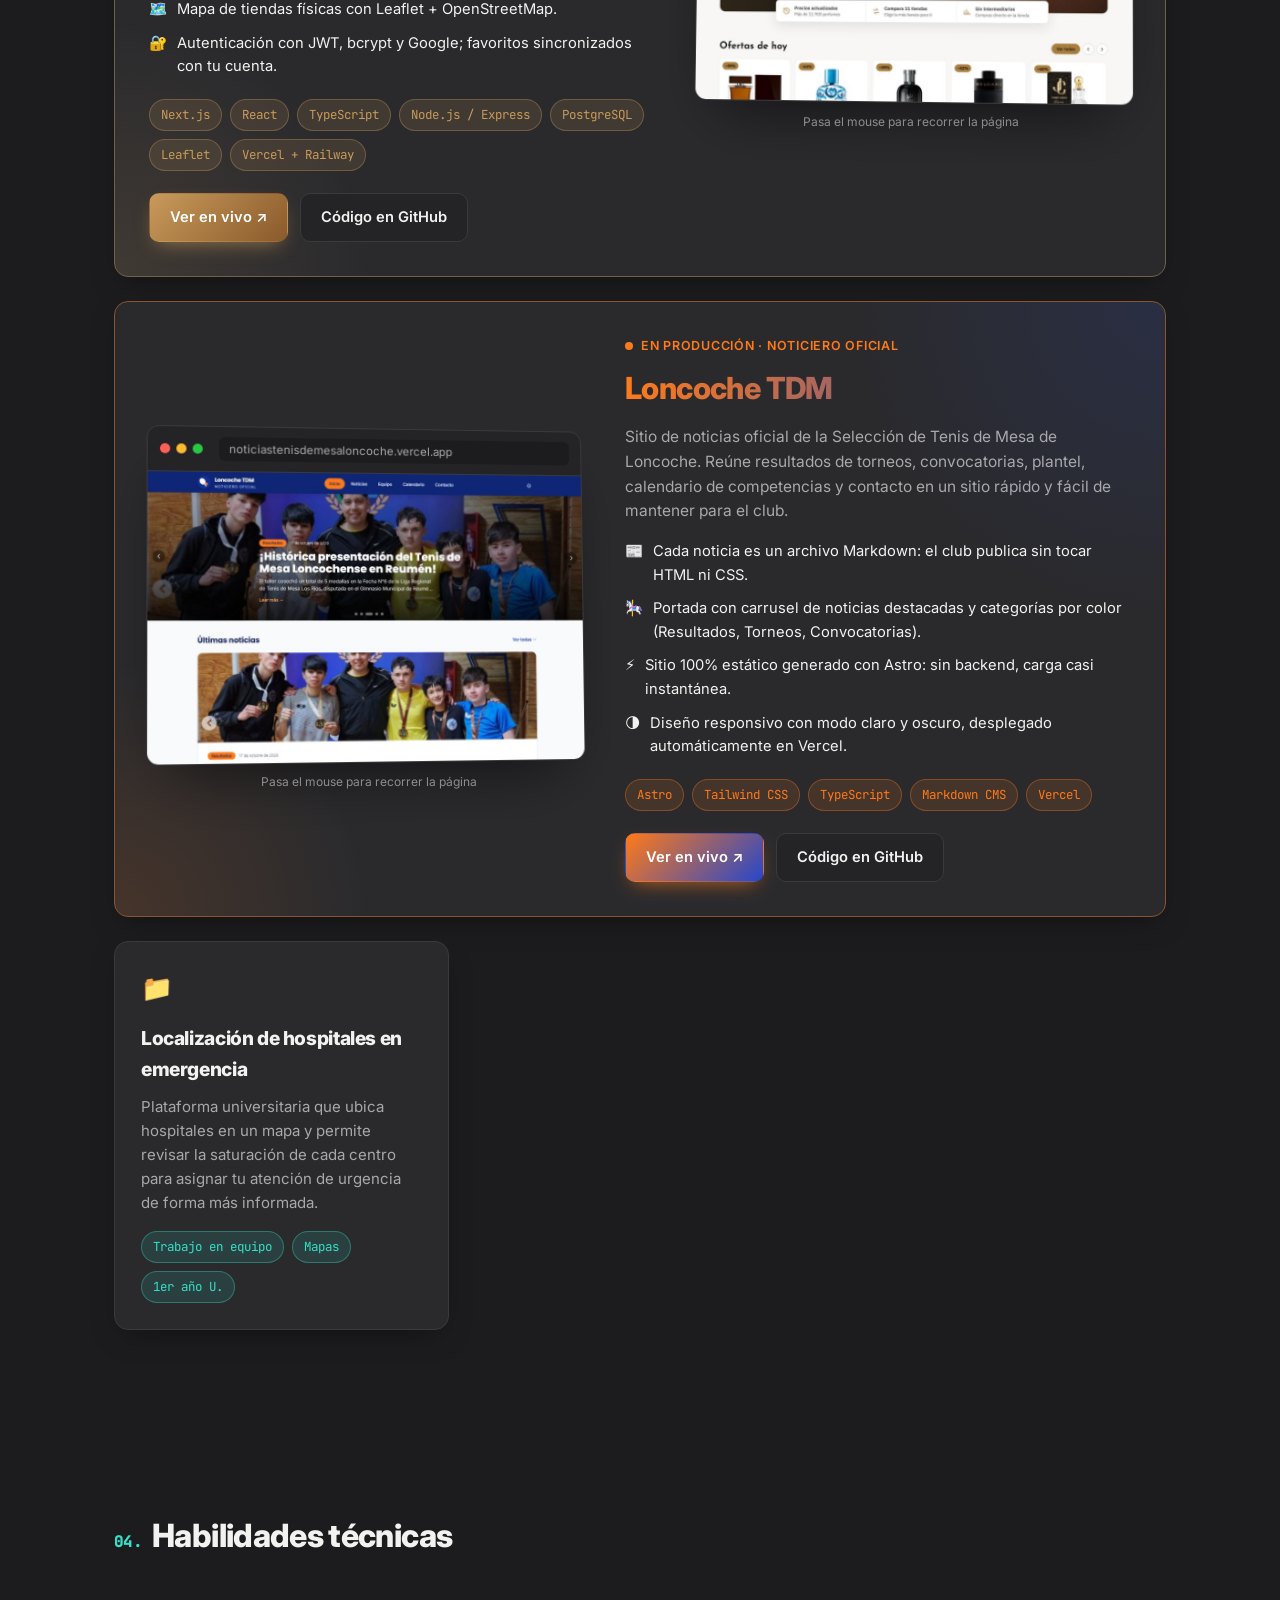
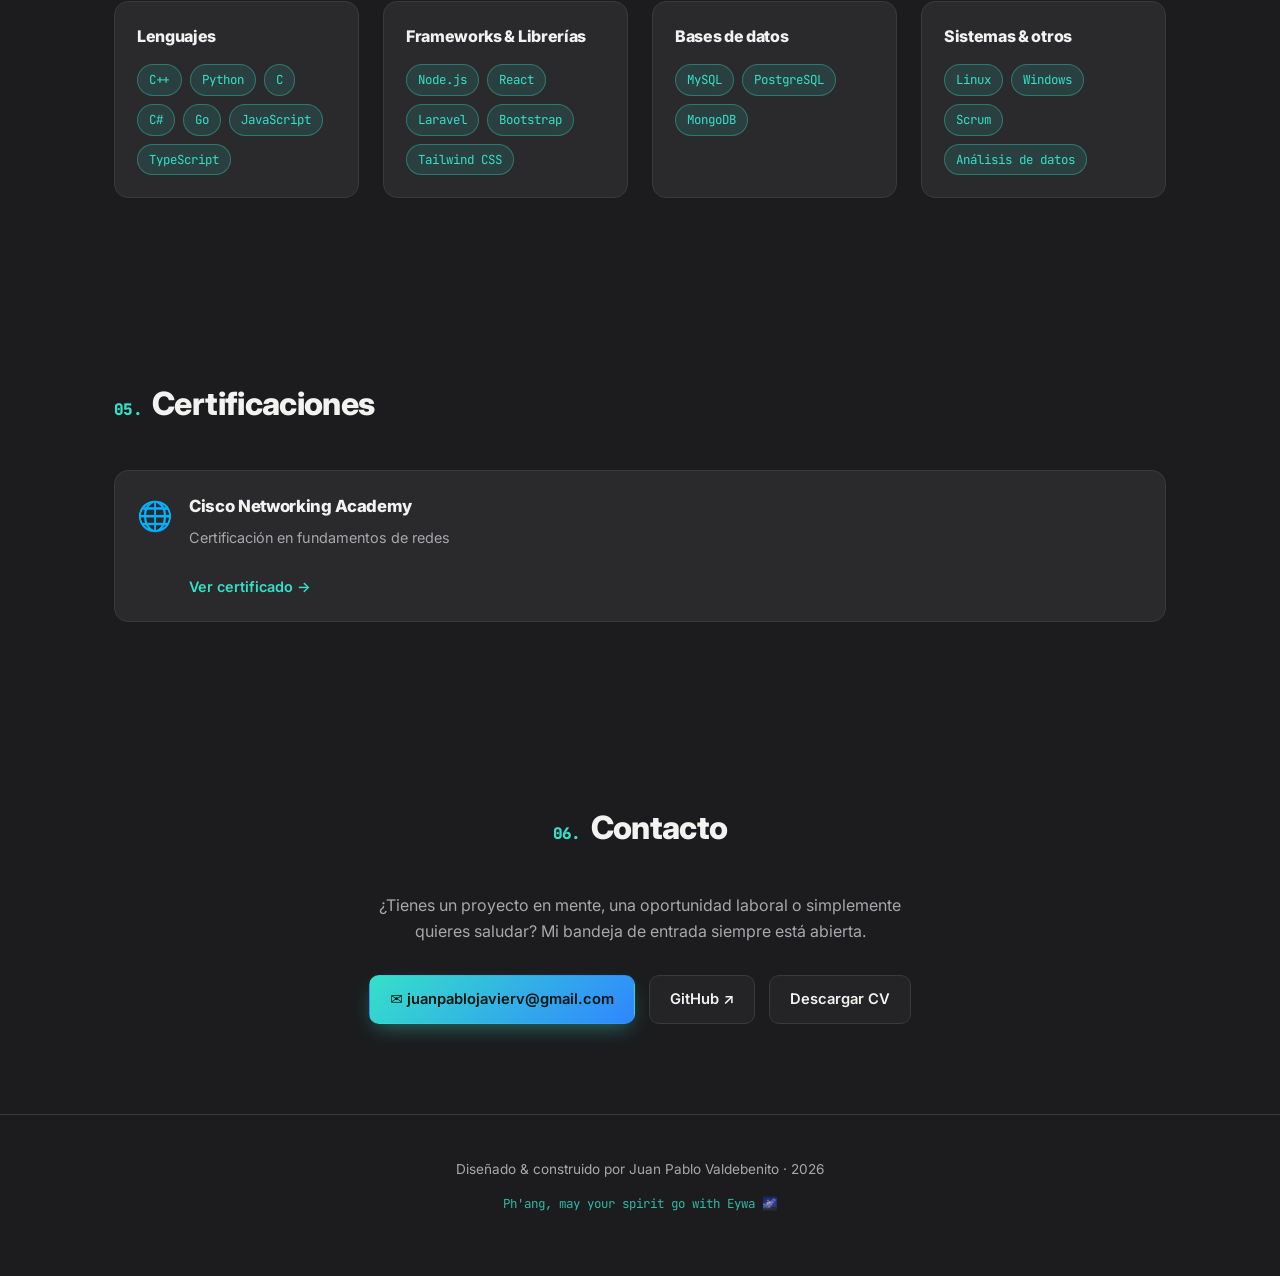
==== commit a0da3759: "arreglos" ====
--- a/index.html
+++ b/index.html
@@ -181,7 +181,7 @@
     <section id="proyectos" class="section container">
       <h2 class="section-title reveal"><span class="num">03.</span> Proyectos destacados</h2>
       <div class="projects-grid">
-        <article class="project-card project-featured reveal">
+        <article class="project-card project-featured theme-ff reveal">
           <div class="featured-info">
             <div class="featured-eyebrow">
               <span class="live-dot" aria-hidden="true"></span> En producción · Proyecto propio
@@ -193,7 +193,7 @@
               personalizadas. Disponible en su dominio propio, con una muy alta aceptación entre los usuarios.
             </p>
             <ul class="featured-list">
-              <li><span>💸</span> Comparador de precios por tienda y ciudad, destacando automáticamente la mejor oferta.</li>
+              <li><span>💸</span> Más de 11.900 perfumes comparados en 11 tiendas chilenas, ordenados del más barato al más caro.</li>
               <li><span>🧪</span> Test olfativo de 22 notas que alimenta un motor de recomendaciones con % de coincidencia.</li>
               <li><span>🗺️</span> Mapa de tiendas físicas con Leaflet + OpenStreetMap.</li>
               <li><span>🔐</span> Autenticación con JWT, bcrypt y Google; favoritos sincronizados con tu cuenta.</li>
@@ -214,59 +214,61 @@
           </div>
 
           <a class="featured-visual" href="https://fullfragance.cl/" target="_blank" rel="noopener" aria-label="Abrir FullFragance">
-            <div class="mock-browser" aria-hidden="true">
-              <div class="mock-bar">
+            <div class="mock-browser">
+              <div class="mock-bar" aria-hidden="true">
                 <span></span><span></span><span></span>
                 <div class="mock-url">fullfragance.cl</div>
               </div>
-              <div class="mock-body">
-                <div class="mock-product">
-                  <div class="mock-bottle"><div class="mock-cap"></div><div class="mock-flask"></div></div>
-                  <div>
-                    <div class="mock-line w70"></div>
-                    <div class="mock-line w45 muted"></div>
-                    <div class="mock-notes"><i>Cítrico</i><i>Amaderado</i><i>Ámbar</i></div>
-                  </div>
-                </div>
-                <div class="mock-table">
-                  <div class="mock-row best"><span>Tienda A</span><b>Mejor precio</b></div>
-                  <div class="mock-row"><span>Tienda B</span><em></em></div>
-                  <div class="mock-row"><span>Tienda C</span><em></em></div>
-                </div>
-                <div class="mock-match">
-                  <span>Coincidencia con tu perfil</span>
-                  <div class="mock-meter"><div></div></div>
-                </div>
+              <div class="mock-screen">
+                <img src="assets/projects/fullfragance.jpg" alt="Captura de la portada de FullFragance: ofertas de hoy, categorías y tiendas monitoreadas" loading="lazy" width="960">
               </div>
             </div>
+            <span class="mock-hint">Pasa el mouse para recorrer la página</span>
           </a>
         </article>
 
-        <article class="project-card reveal">
-          <div class="project-top">
-            <span class="project-folder">📁</span>
-            <div class="project-links">
-              <a href="https://github.com/Juan-Valdebenito/Loncoche-Info-TDM" target="_blank" rel="noopener" aria-label="Ver código de Noticias Tenis de Mesa Loncoche en GitHub">
-                <svg viewBox="0 0 24 24" width="20" height="20" fill="currentColor" aria-hidden="true"><path d="M12 .5a11.5 11.5 0 0 0-3.64 22.41c.58.1.79-.25.79-.56v-2c-3.2.7-3.88-1.37-3.88-1.37-.52-1.33-1.28-1.69-1.28-1.69-1.05-.72.08-.7.08-.7 1.16.08 1.77 1.19 1.77 1.19 1.03 1.77 2.7 1.26 3.36.96.1-.75.4-1.26.73-1.55-2.56-.29-5.25-1.28-5.25-5.69 0-1.26.45-2.29 1.19-3.1-.12-.29-.52-1.46.11-3.05 0 0 .97-.31 3.17 1.18a11 11 0 0 1 5.77 0c2.2-1.49 3.17-1.18 3.17-1.18.63 1.59.23 2.76.11 3.05.74.81 1.19 1.84 1.19 3.1 0 4.42-2.7 5.39-5.27 5.68.41.36.78 1.06.78 2.14v3.17c0 .31.21.67.8.56A11.5 11.5 0 0 0 12 .5Z"/></svg>
-              </a>
-              <a href="https://noticiastenisdemesaloncoche.vercel.app/" target="_blank" rel="noopener" aria-label="Ver Noticias Tenis de Mesa Loncoche en vivo">
-                <svg viewBox="0 0 24 24" width="20" height="20" fill="none" stroke="currentColor" stroke-width="1.8"><path d="M18 13v6a2 2 0 0 1-2 2H5a2 2 0 0 1-2-2V8a2 2 0 0 1 2-2h6"/><path d="M15 3h6v6"/><path d="M10 14 21 3"/></svg>
-              </a>
-            </div>
-          </div>
-          <h3>Noticias Tenis de Mesa Loncoche</h3>
-          <p>
-            Sitio de noticias oficial de la selección de tenis de mesa de Loncoche: resultados de torneos,
-            plantel del equipo, calendario de competencias e información de contacto. Sitio estático y
-            ultrarrápido donde cada noticia es un archivo Markdown, para que el club publique sin tocar código.
-          </p>
-          <div class="tag-row">
-            <span class="tag">Astro</span>
-            <span class="tag">Tailwind CSS</span>
-            <span class="tag">Markdown CMS</span>
-            <span class="tag">Vercel</span>
-          </div>
-          <a class="project-cta" href="https://noticiastenisdemesaloncoche.vercel.app/" target="_blank" rel="noopener">Ver proyecto en vivo →</a>
+        <article class="project-card project-featured featured-reverse theme-tdm reveal">
+          <div class="featured-info">
+            <div class="featured-eyebrow">
+              <span class="live-dot" aria-hidden="true"></span> En producción · Noticiero oficial
+            </div>
+            <h3>Loncoche TDM</h3>
+            <p>
+              Sitio de noticias oficial de la Selección de Tenis de Mesa de Loncoche. Reúne resultados de torneos,
+              convocatorias, plantel, calendario de competencias y contacto en un sitio rápido y fácil de mantener
+              para el club.
+            </p>
+            <ul class="featured-list">
+              <li><span>📰</span> Cada noticia es un archivo Markdown: el club publica sin tocar HTML ni CSS.</li>
+              <li><span>🎠</span> Portada con carrusel de noticias destacadas y categorías por color (Resultados, Torneos, Convocatorias).</li>
+              <li><span>⚡</span> Sitio 100% estático generado con Astro: sin backend, carga casi instantánea.</li>
+              <li><span>🌗</span> Diseño responsivo con modo claro y oscuro, desplegado automáticamente en Vercel.</li>
+            </ul>
+            <div class="tag-row">
+              <span class="tag">Astro</span>
+              <span class="tag">Tailwind CSS</span>
+              <span class="tag">TypeScript</span>
+              <span class="tag">Markdown CMS</span>
+              <span class="tag">Vercel</span>
+            </div>
+            <div class="featured-actions">
+              <a class="btn btn-primary" href="https://noticiastenisdemesaloncoche.vercel.app/" target="_blank" rel="noopener">Ver en vivo ↗</a>
+              <a class="btn btn-ghost" href="https://github.com/Juan-Valdebenito/Loncoche-Info-TDM" target="_blank" rel="noopener">Código en GitHub</a>
+            </div>
+          </div>
+
+          <a class="featured-visual" href="https://noticiastenisdemesaloncoche.vercel.app/" target="_blank" rel="noopener" aria-label="Abrir Noticiero Loncoche TDM">
+            <div class="mock-browser">
+              <div class="mock-bar" aria-hidden="true">
+                <span></span><span></span><span></span>
+                <div class="mock-url">noticiastenisdemesaloncoche.vercel.app</div>
+              </div>
+              <div class="mock-screen">
+                <img src="assets/projects/loncoche-tdm.jpg" alt="Captura de la portada del noticiero Loncoche TDM con la última noticia y el listado de noticias" loading="lazy" width="960">
+              </div>
+            </div>
+            <span class="mock-hint">Pasa el mouse para recorrer la página</span>
+          </a>
         </article>
 
         <article class="project-card reveal">
--- a/css/style.css
+++ b/css/style.css
@@ -333,10 +333,11 @@
 /* ---------- PROJECTS ---------- */
 .projects-grid {
   display: grid;
-  grid-template-columns: repeat(auto-fit, minmax(280px, 1fr));
+  grid-template-columns: repeat(auto-fit, minmax(min(280px, 100%), 1fr));
   gap: 24px;
 }
 .project-card {
+  min-width: 0;
   background: var(--bg-card);
   border: 1px solid var(--border);
   border-radius: var(--radius);
@@ -371,7 +372,7 @@
 .project-featured {
   grid-column: 1 / -1;
   display: grid;
-  grid-template-columns: 1.15fr 1fr;
+  grid-template-columns: minmax(0, 1.15fr) minmax(0, 1fr);
   gap: 36px;
   align-items: center;
   padding: 34px;
@@ -434,18 +435,61 @@
 .featured-list li span { flex-shrink: 0; }
 .featured-actions { display: flex; flex-wrap: wrap; gap: 12px; margin-top: 22px; }
 
-/* Browser mockup */
-.featured-visual { display: block; perspective: 1200px; }
+/* Per-project palettes (taken from each live site) */
+.theme-ff {
+  --accent: #c99a5b;
+  --accent-2: #8a5a2b;
+  --accent-soft: rgba(201, 154, 91, 0.14);
+}
+.theme-tdm {
+  --accent: #ff7a1a;
+  --accent-2: #2747c9;
+  --accent-soft: rgba(255, 122, 26, 0.13);
+}
+[data-theme="light"] .theme-ff {
+  --accent: #9a6a2e;
+  --accent-2: #6b4520;
+  --accent-soft: rgba(154, 106, 46, 0.1);
+}
+[data-theme="light"] .theme-tdm {
+  --accent: #e0620a;
+  --accent-2: #1e3a8a;
+  --accent-soft: rgba(224, 98, 10, 0.1);
+}
+.theme-ff .btn-primary,
+.theme-tdm .btn-primary {
+  color: #fff;
+  box-shadow: 0 8px 20px -8px color-mix(in srgb, var(--accent) 70%, transparent);
+}
+
+/* Reversed layout: screenshot on the left */
+.featured-reverse { grid-template-columns: minmax(0, 1fr) minmax(0, 1.15fr); }
+.featured-reverse .featured-visual { order: -1; }
+
+/* Browser frame with real screenshot */
+.featured-visual {
+  display: flex;
+  flex-direction: column;
+  align-items: center;
+  gap: 10px;
+  perspective: 1400px;
+  min-width: 0;
+}
 .mock-browser {
+  width: 100%;
   background: var(--bg-elevated);
   border: 1px solid var(--border);
   border-radius: 12px;
-  box-shadow: 0 30px 60px -25px rgba(0, 0, 0, 0.55);
+  box-shadow: 0 30px 60px -25px rgba(0, 0, 0, 0.6);
   overflow: hidden;
-  transform: rotateY(-8deg) rotateX(4deg);
-  transition: transform 0.5s ease;
-}
-.project-featured:hover .mock-browser { transform: rotateY(0) rotateX(0) scale(1.02); }
+  transform: rotateY(-7deg) rotateX(3deg);
+  transition: transform 0.5s ease, box-shadow 0.5s ease;
+}
+.featured-reverse .mock-browser { transform: rotateY(7deg) rotateX(3deg); }
+.project-featured:hover .mock-browser {
+  transform: rotateY(0) rotateX(0) scale(1.02);
+  box-shadow: 0 34px 70px -25px color-mix(in srgb, var(--accent) 45%, rgba(0, 0, 0, 0.6));
+}
 .mock-bar {
   display: flex;
   align-items: center;
@@ -453,78 +497,62 @@
   padding: 10px 12px;
   border-bottom: 1px solid var(--border);
 }
-.mock-bar > span { width: 10px; height: 10px; border-radius: 50%; background: var(--border); }
+.mock-bar > span { width: 10px; height: 10px; border-radius: 50%; flex-shrink: 0; }
 .mock-bar > span:nth-child(1) { background: #ff5f57; }
 .mock-bar > span:nth-child(2) { background: #febc2e; }
 .mock-bar > span:nth-child(3) { background: #28c840; }
 .mock-url {
   flex: 1;
+  min-width: 0;
   margin-left: 10px;
   font-size: 0.72rem;
   color: var(--text-muted);
   background: var(--bg);
   border-radius: 6px;
   padding: 3px 10px;
-}
-.mock-body { padding: 18px; display: grid; gap: 16px; }
-.mock-product { display: flex; gap: 16px; align-items: center; }
-.mock-product > div:last-child { flex: 1; }
-.mock-bottle { display: flex; flex-direction: column; align-items: center; flex-shrink: 0; }
-.mock-cap { width: 18px; height: 12px; border-radius: 3px 3px 0 0; background: var(--text-muted); }
-.mock-flask {
-  width: 48px;
-  height: 58px;
-  border-radius: 10px;
-  background: linear-gradient(160deg, var(--accent), var(--accent-2));
-  opacity: 0.9;
-}
-.mock-line { height: 10px; border-radius: 6px; background: var(--text); opacity: 0.8; margin-bottom: 8px; }
-.mock-line.muted { background: var(--text-muted); opacity: 0.5; }
-.w70 { width: 70%; }
-.w45 { width: 45%; }
-.mock-notes { display: flex; flex-wrap: wrap; gap: 6px; }
-.mock-notes i {
-  font-style: normal;
-  font-size: 0.66rem;
-  padding: 2px 8px;
-  border-radius: 999px;
-  background: var(--accent-soft);
-  color: var(--accent);
-}
-.mock-table { display: grid; gap: 6px; }
-.mock-row {
-  display: flex;
-  justify-content: space-between;
-  align-items: center;
-  font-size: 0.78rem;
+  white-space: nowrap;
+  overflow: hidden;
+  text-overflow: ellipsis;
+}
+.mock-screen {
+  position: relative;
+  aspect-ratio: 16 / 10.5;
+  overflow: hidden;
+  background: var(--bg);
+}
+/* The screenshot is taller than the frame; on hover it scrolls down like a real visit */
+.mock-screen img {
+  display: block;
+  width: 100%;
+  height: auto;
+  transform: translateY(0);
+  transition: transform 6s ease-in-out;
+}
+.project-featured:hover .mock-screen img { transform: translateY(calc(-100% + var(--screen-h, 380px))); }
+.mock-hint {
+  font-size: 0.75rem;
   color: var(--text-muted);
-  padding: 8px 12px;
-  border-radius: 8px;
-  background: var(--bg);
-}
-.mock-row em { width: 54px; height: 8px; border-radius: 5px; background: var(--border); }
-.mock-row.best {
-  color: var(--text);
-  border: 1px solid color-mix(in srgb, var(--accent) 50%, transparent);
-  background: var(--accent-soft);
-}
-.mock-row.best b { color: var(--accent); font-size: 0.72rem; }
-.mock-match { font-size: 0.72rem; color: var(--text-muted); }
-.mock-meter { margin-top: 6px; height: 8px; border-radius: 6px; background: var(--bg); overflow: hidden; }
-.mock-meter div {
-  width: 92%;
-  height: 100%;
-  border-radius: 6px;
-  background: linear-gradient(90deg, var(--accent), var(--accent-2));
+  opacity: 0.8;
 }
 
 @media (max-width: 860px) {
-  .project-featured { grid-template-columns: 1fr; padding: 24px; gap: 28px; }
-  .mock-browser { transform: none; }
+  .project-featured,
+  .featured-reverse { grid-template-columns: minmax(0, 1fr); padding: 24px; gap: 28px; }
+  .featured-reverse .featured-visual { order: 0; }
+  .mock-browser,
+  .featured-reverse .mock-browser { transform: none; }
+  .mock-hint { display: none; }
+}
+@media (hover: none) {
+  .mock-hint { display: none; }
 }
 @media (prefers-reduced-motion: reduce) {
   .live-dot { animation: none; }
-  .mock-browser, .project-featured:hover .mock-browser { transform: none; }
+  .mock-browser,
+  .featured-reverse .mock-browser,
+  .project-featured:hover .mock-browser { transform: none; }
+  .mock-screen img { transition: none; }
+  .project-featured:hover .mock-screen img { transform: none; }
 }
 
 /* ---------- SKILLS ---------- */
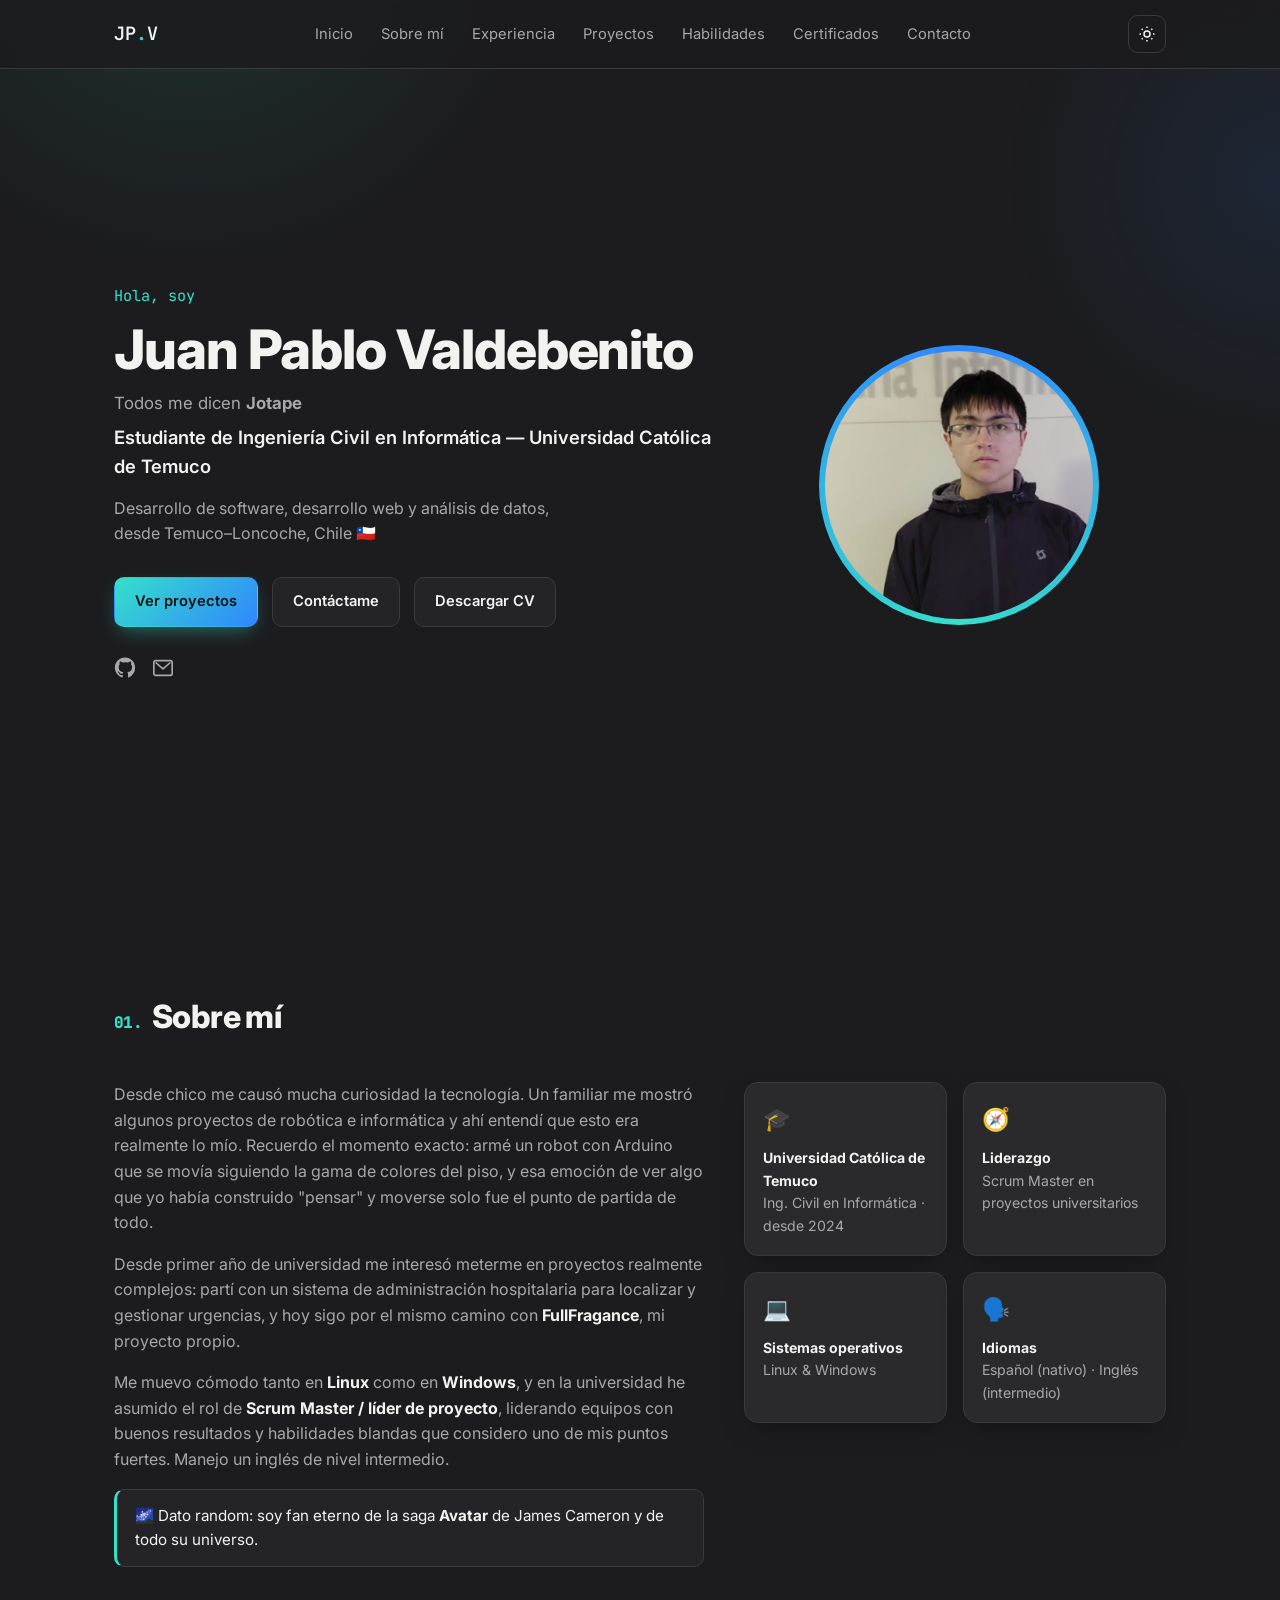
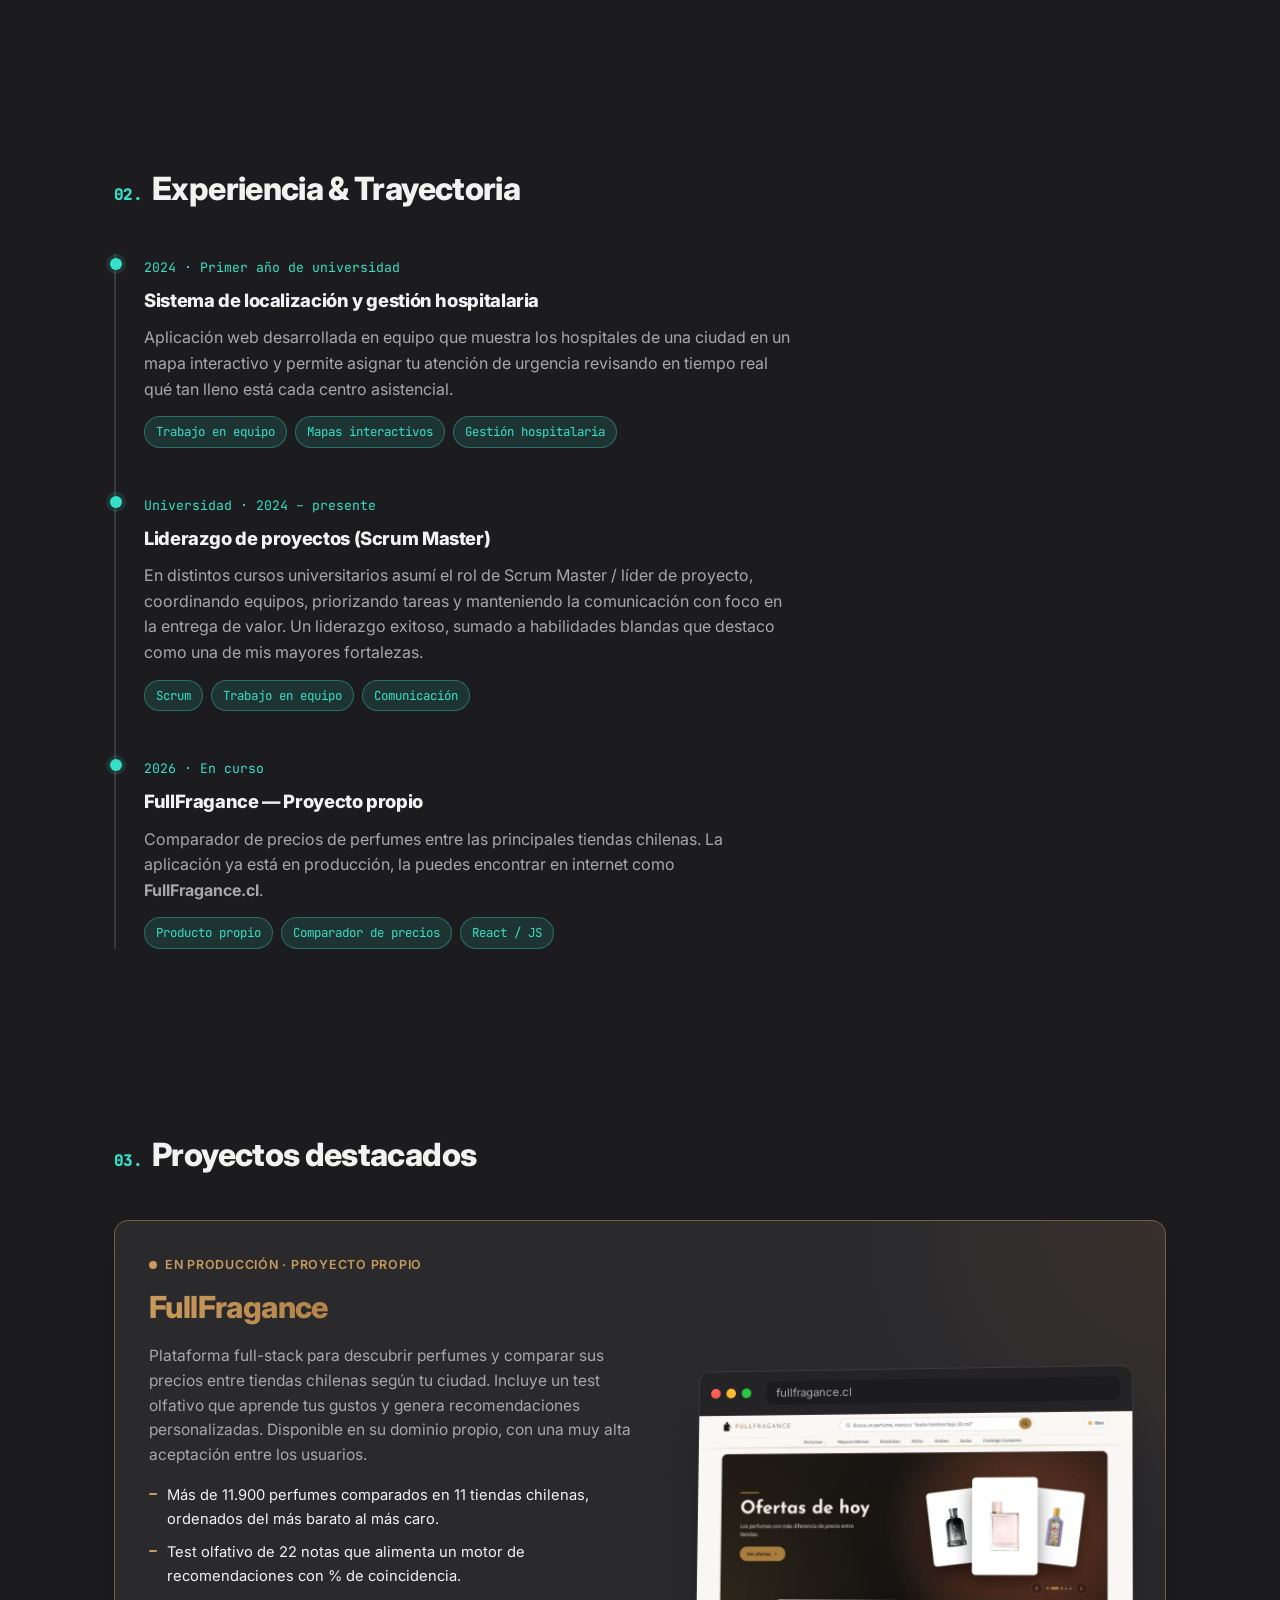
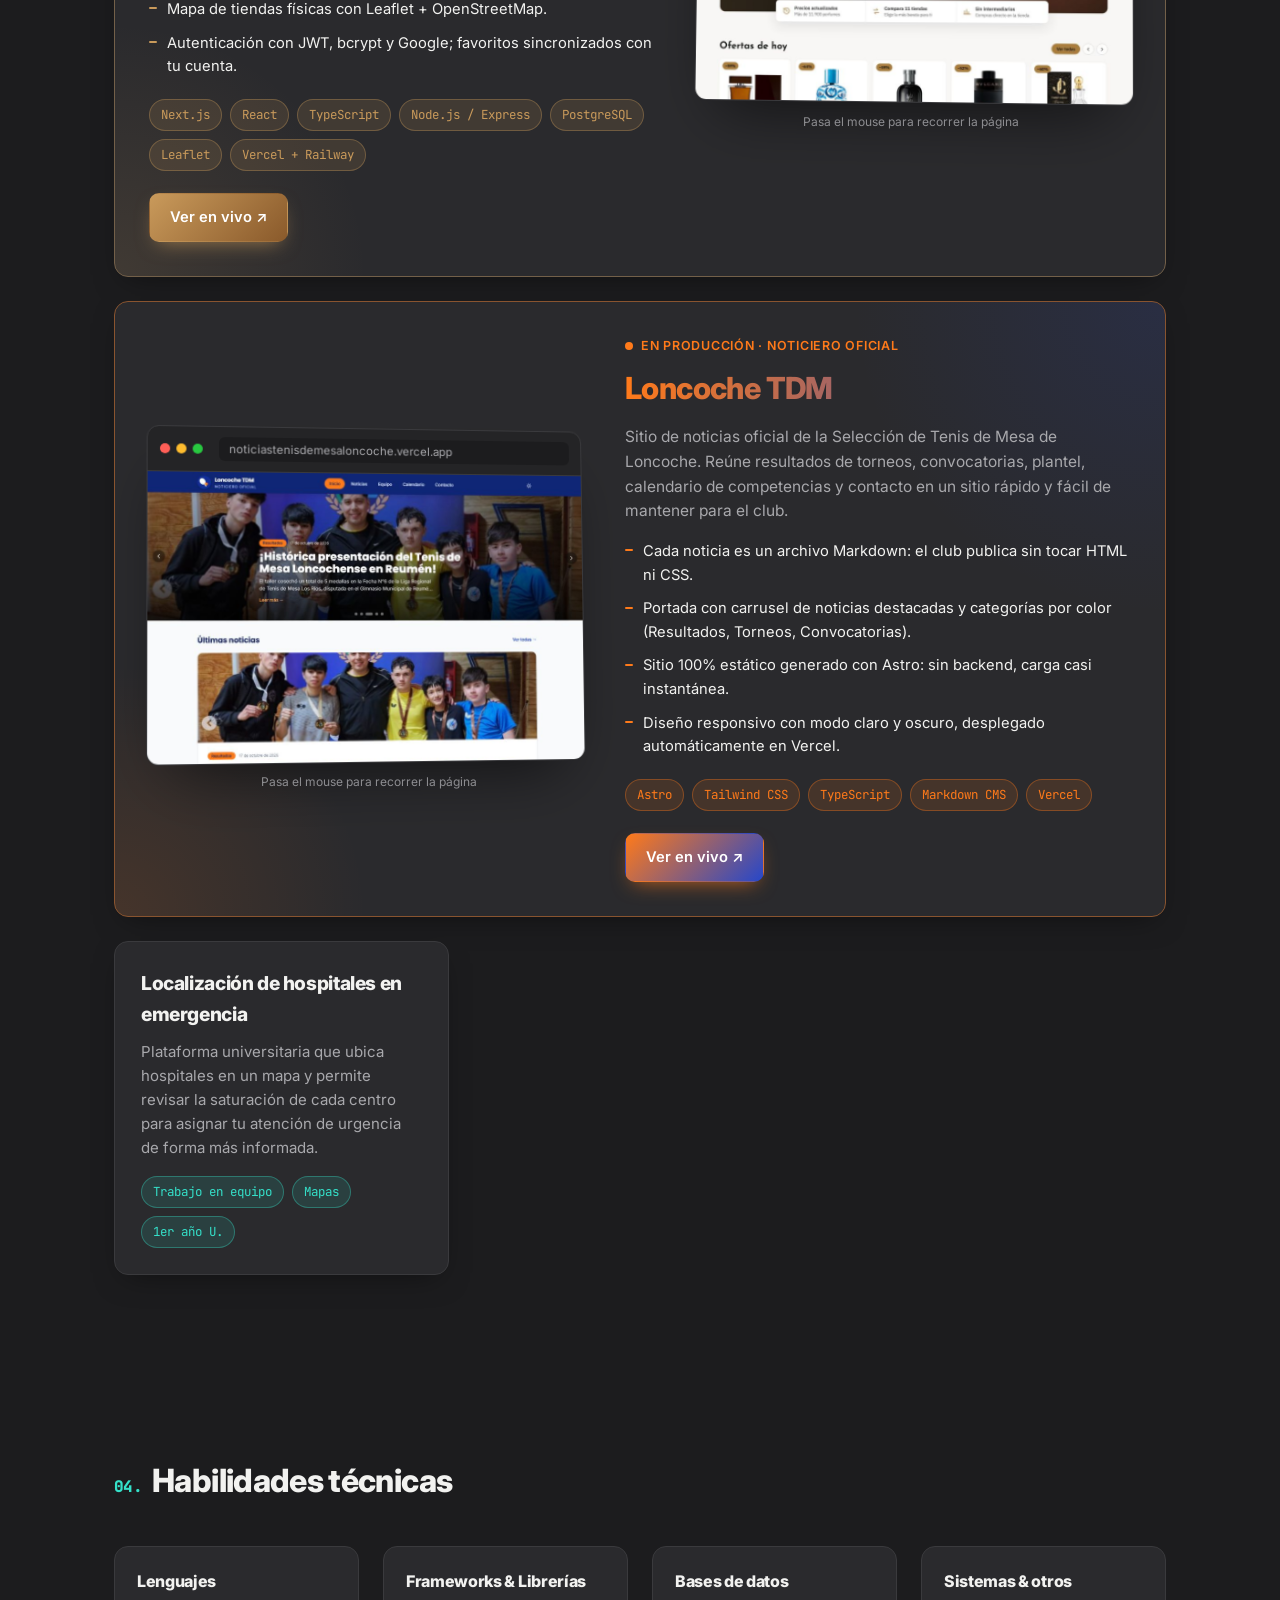
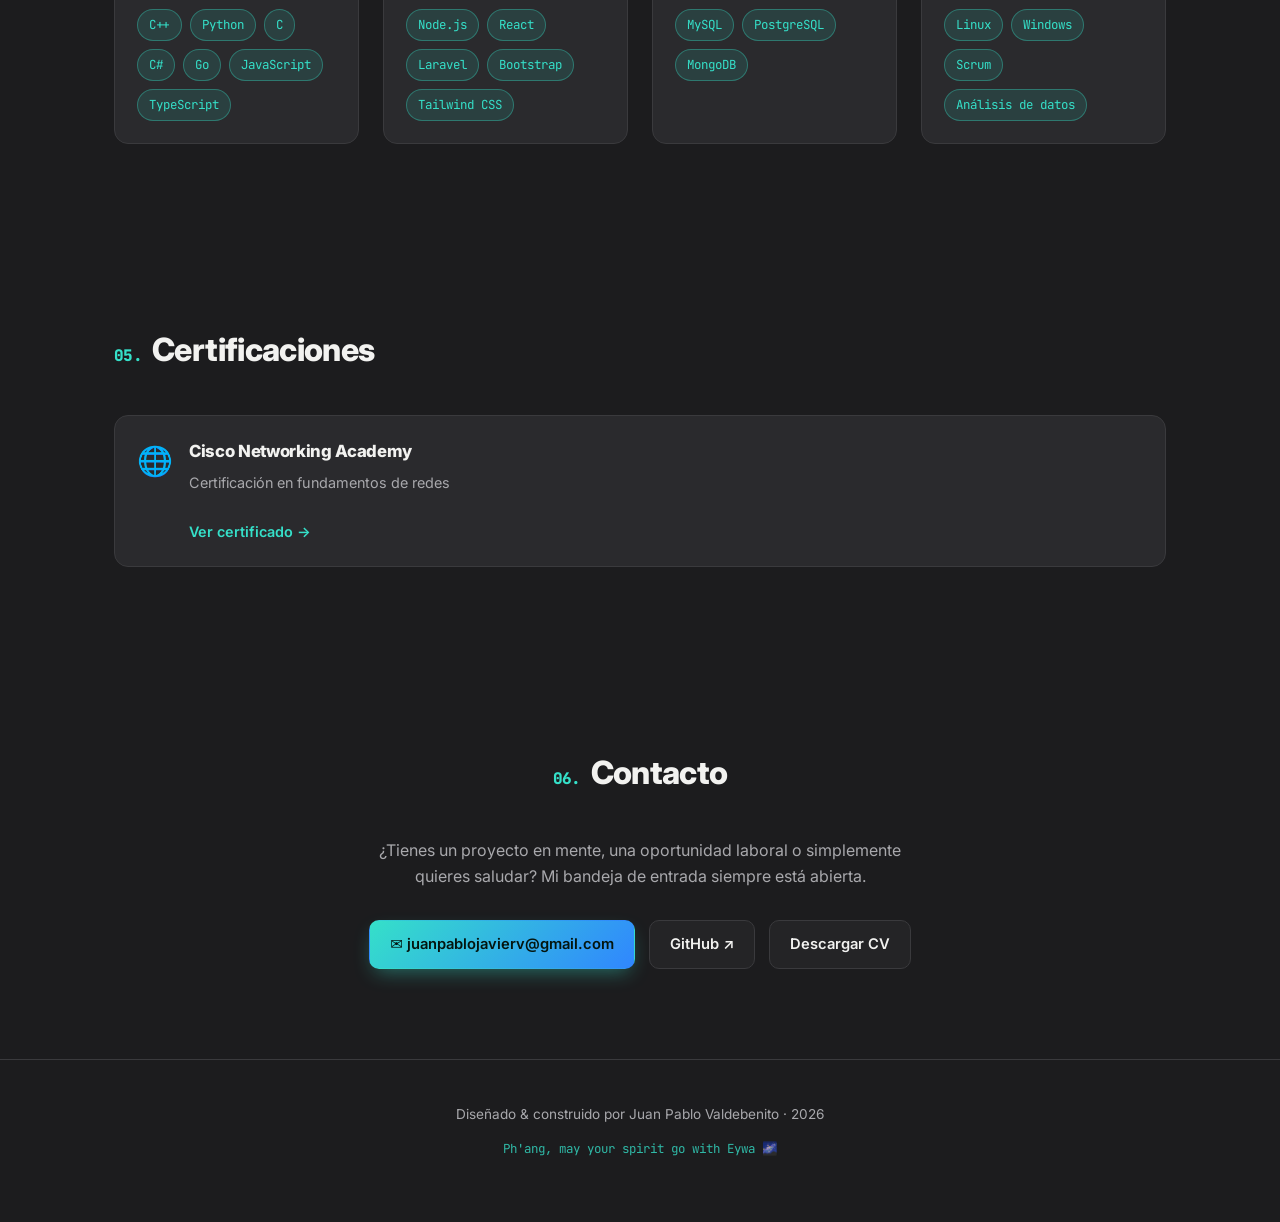
==== commit de0fcca2: "." ====
--- a/index.html
+++ b/index.html
@@ -193,10 +193,10 @@
               personalizadas. Disponible en su dominio propio, con una muy alta aceptación entre los usuarios.
             </p>
             <ul class="featured-list">
-              <li><span>💸</span> Más de 11.900 perfumes comparados en 11 tiendas chilenas, ordenados del más barato al más caro.</li>
-              <li><span>🧪</span> Test olfativo de 22 notas que alimenta un motor de recomendaciones con % de coincidencia.</li>
-              <li><span>🗺️</span> Mapa de tiendas físicas con Leaflet + OpenStreetMap.</li>
-              <li><span>🔐</span> Autenticación con JWT, bcrypt y Google; favoritos sincronizados con tu cuenta.</li>
+              <li>Más de 11.900 perfumes comparados en 11 tiendas chilenas, ordenados del más barato al más caro.</li>
+              <li>Test olfativo de 22 notas que alimenta un motor de recomendaciones con % de coincidencia.</li>
+              <li>Mapa de tiendas físicas con Leaflet + OpenStreetMap.</li>
+              <li>Autenticación con JWT, bcrypt y Google; favoritos sincronizados con tu cuenta.</li>
             </ul>
             <div class="tag-row">
               <span class="tag">Next.js</span>
@@ -209,7 +209,6 @@
             </div>
             <div class="featured-actions">
               <a class="btn btn-primary" href="https://fullfragance.cl/" target="_blank" rel="noopener">Ver en vivo ↗</a>
-              <a class="btn btn-ghost" href="https://github.com/Juan-Valdebenito/FullFragance" target="_blank" rel="noopener">Código en GitHub</a>
             </div>
           </div>
 
@@ -239,10 +238,10 @@
               para el club.
             </p>
             <ul class="featured-list">
-              <li><span>📰</span> Cada noticia es un archivo Markdown: el club publica sin tocar HTML ni CSS.</li>
-              <li><span>🎠</span> Portada con carrusel de noticias destacadas y categorías por color (Resultados, Torneos, Convocatorias).</li>
-              <li><span>⚡</span> Sitio 100% estático generado con Astro: sin backend, carga casi instantánea.</li>
-              <li><span>🌗</span> Diseño responsivo con modo claro y oscuro, desplegado automáticamente en Vercel.</li>
+              <li>Cada noticia es un archivo Markdown: el club publica sin tocar HTML ni CSS.</li>
+              <li>Portada con carrusel de noticias destacadas y categorías por color (Resultados, Torneos, Convocatorias).</li>
+              <li>Sitio 100% estático generado con Astro: sin backend, carga casi instantánea.</li>
+              <li>Diseño responsivo con modo claro y oscuro, desplegado automáticamente en Vercel.</li>
             </ul>
             <div class="tag-row">
               <span class="tag">Astro</span>
@@ -253,7 +252,6 @@
             </div>
             <div class="featured-actions">
               <a class="btn btn-primary" href="https://noticiastenisdemesaloncoche.vercel.app/" target="_blank" rel="noopener">Ver en vivo ↗</a>
-              <a class="btn btn-ghost" href="https://github.com/Juan-Valdebenito/Loncoche-Info-TDM" target="_blank" rel="noopener">Código en GitHub</a>
             </div>
           </div>
 
@@ -272,9 +270,6 @@
         </article>
 
         <article class="project-card reveal">
-          <div class="project-top">
-            <span class="project-folder">📁</span>
-          </div>
           <h3>Localización de hospitales en emergencia</h3>
           <p>
             Plataforma universitaria que ubica hospitales en un mapa y permite revisar la saturación de cada
--- a/css/style.css
+++ b/css/style.css
@@ -427,12 +427,21 @@
   gap: 10px;
 }
 .featured-list li {
-  display: flex;
-  gap: 10px;
+  position: relative;
+  padding-left: 18px;
   font-size: 0.92rem;
   color: var(--text);
 }
-.featured-list li span { flex-shrink: 0; }
+.featured-list li::before {
+  content: "";
+  position: absolute;
+  left: 0;
+  top: 0.62em;
+  width: 8px;
+  height: 2px;
+  border-radius: 2px;
+  background: var(--accent);
+}
 .featured-actions { display: flex; flex-wrap: wrap; gap: 12px; margin-top: 22px; }
 
 /* Per-project palettes (taken from each live site) */
